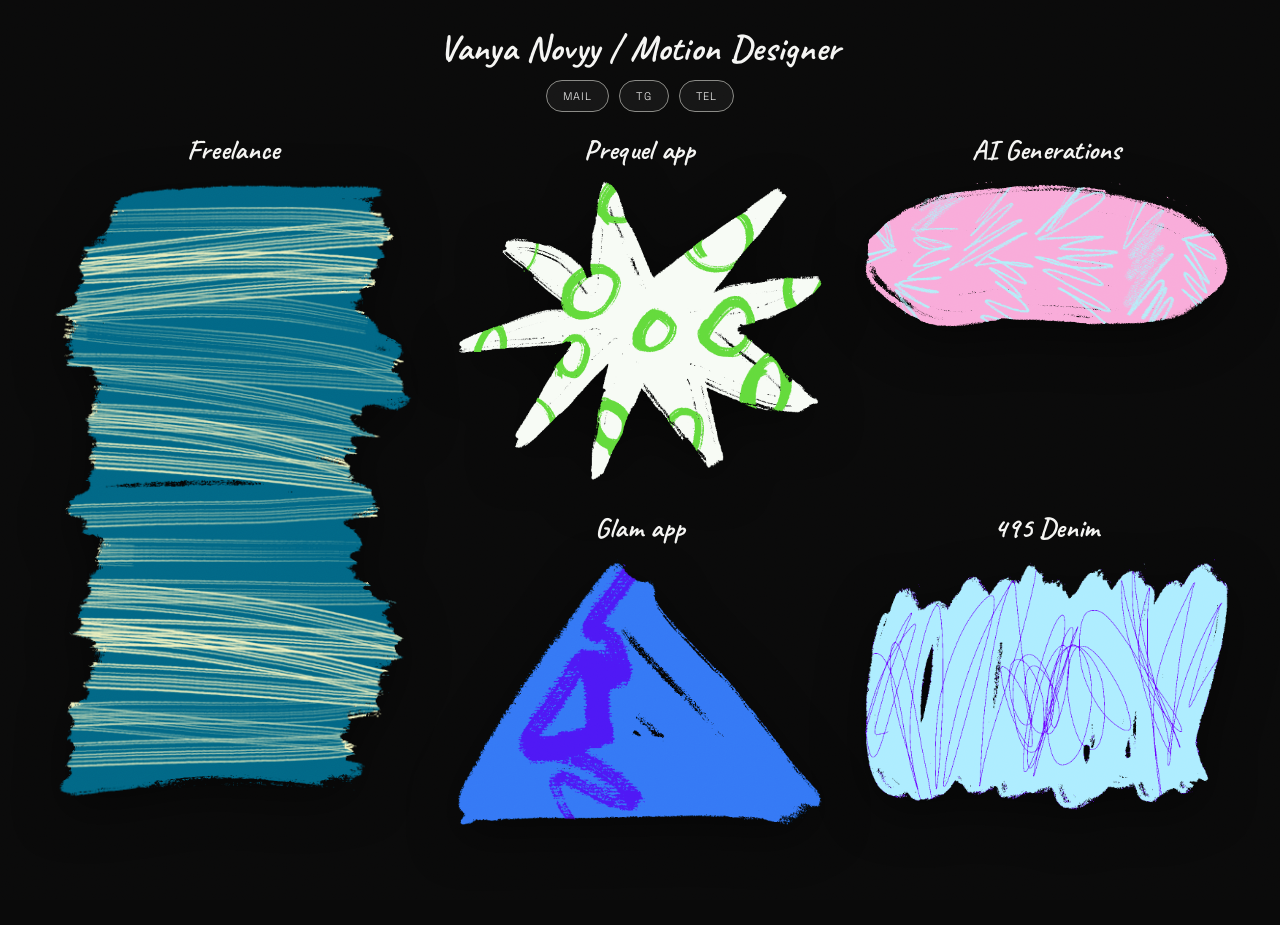
==== index.html @ afadd4da "Revert "Add handwritten + bold-sans font pairing to header and project cards" This reverts commit 87" ====
<!DOCTYPE html>
<html lang="en">
<head>
<meta charset="UTF-8">
<meta name="viewport" content="width=device-width, initial-scale=1.0, viewport-fit=cover">
<title>Novyy — Lead Motion Designer</title>
<meta name="description" content="Portfolio of Ivan Zosimov (Novyy) — Lead Motion Designer / AI Designer.">
<link rel="icon" href="data:image/svg+xml,<svg xmlns=%22http://www.w3.org/2000/svg%22 viewBox=%220 0 100 100%22><rect width=%22100%22 height=%22100%22 rx=%2220%22 fill=%22%23000%22/><text x=%2250%22 y=%2266%22 font-size=%2260%22 font-family=%22sans-serif%22 fill=%22%23fff%22 text-anchor=%22middle%22>N</text></svg>">
<link rel="preconnect" href="https://fonts.googleapis.com">
<link rel="preconnect" href="https://fonts.gstatic.com" crossorigin>
<link href="https://fonts.googleapis.com/css2?family=Space+Grotesk:wght@400;500;600;700&family=Inter:wght@300;400;500&family=Caveat:wght@500;600;700&display=swap" rel="stylesheet">
<link rel="stylesheet" href="css/style.css">
</head>
<body>

<div class="cursor-dot" id="cursorDot"></div>
<div class="grain"></div>

<div class="page">

  <header class="top-head fade-in">
    <h1 class="title-line">Vanya Novyy / Motion Designer</h1>
    <div class="contact-icons">
      <a href="mailto:yanovyy1@gmail.com" class="icon-btn" aria-label="Send an email">mail</a>
      <a href="https://t.me/yanovyy" target="_blank" rel="noopener" class="icon-btn" aria-label="Telegram">tg</a>
      <a href="tel:+79091635066" class="icon-btn" aria-label="Call">tel</a>
    </div>
  </header>

  <main class="stage">
    <button class="proj-item fade-in pi-freelance" data-project="freelance" style="--d1: 1;">
      <span class="proj-name">Freelance</span>
      <span class="shape-wrap">
        <img class="shape-img" src="assets/freelance.png" alt="" aria-hidden="true">
        <canvas class="shape-vid" width="700" height="928" aria-hidden="true"></canvas>
        <video class="shape-src" muted loop playsinline preload="metadata" hidden>
          <source src="assets/anim/freelance.mp4" type="video/mp4">
        </video>
      </span>
    </button>

    <button class="proj-item fade-in pi-prequel" data-project="prequel" style="--d1: 2;">
      <span class="proj-name">Prequel app</span>
      <span class="shape-wrap">
        <img class="shape-img" src="assets/prequel.png" alt="" aria-hidden="true">
        <canvas class="shape-vid" width="700" height="594" aria-hidden="true"></canvas>
        <video class="shape-src" muted loop playsinline preload="metadata" hidden>
          <source src="assets/anim/prequel.mp4" type="video/mp4">
        </video>
      </span>
    </button>

    <button class="proj-item fade-in pi-other" data-project="other" style="--d1: 3;">
      <span class="proj-name">AI Generations</span>
      <span class="shape-wrap">
        <img class="shape-img" src="assets/other.png" alt="" aria-hidden="true">
        <canvas class="shape-vid" width="700" height="276" aria-hidden="true"></canvas>
        <video class="shape-src" muted loop playsinline preload="metadata" hidden>
          <source src="assets/anim/other.mp4" type="video/mp4">
        </video>
      </span>
    </button>

    <button class="proj-item fade-in pi-glam" data-project="glam" style="--d1: 4;">
      <span class="proj-name">Glam app</span>
      <span class="shape-wrap">
        <img class="shape-img" src="assets/glam.png" alt="" aria-hidden="true">
        <canvas class="shape-vid" width="700" height="610" aria-hidden="true"></canvas>
        <video class="shape-src" muted loop playsinline preload="metadata" hidden>
          <source src="assets/anim/glam.mp4" type="video/mp4">
        </video>
      </span>
    </button>

    <button class="proj-item fade-in pi-denim" data-project="denim" style="--d1: 5;">
      <span class="proj-name">495 Denim</span>
      <span class="shape-wrap">
        <img class="shape-img" src="assets/495.png" alt="" aria-hidden="true">
        <canvas class="shape-vid" width="700" height="612" aria-hidden="true"></canvas>
        <video class="shape-src" muted loop playsinline preload="metadata" hidden>
          <source src="assets/anim/495.mp4" type="video/mp4">
        </video>
      </span>
    </button>
  </main>

</div>

<div class="modal-overlay" id="modalOverlay" aria-hidden="true">
  <div class="modal" role="dialog" aria-modal="true" aria-labelledby="modalTitle">
    <button class="modal-close" id="modalClose" aria-label="Close">✕</button>
    <div class="modal-scroll" id="modalScroll">
      <span class="modal-label" id="modalLabel"></span>
      <h2 class="modal-title" id="modalTitle"></h2>
      <div class="modal-meta">
        <span id="modalRole"></span>
        <span id="modalPeriod"></span>
      </div>
      <div class="modal-desc" id="modalDesc"></div>
      <div class="modal-media" id="modalMedia"></div>
    </div>
    <div class="modal-scroll-fade" aria-hidden="true"></div>
  </div>
</div>

<script src="js/main.js"></script>
</body>
</html>
---- css/style.css ----
/* ---------- Reset & tokens ---------- */
*, *::before, *::after { box-sizing: border-box; }

:root {
  --bg: #0a0a0a;
  --bg-soft: #131311;
  --fg: #f5f5f3;
  --fg-dim: #8a8a86;
  --line: #262624;
  --ease: cubic-bezier(0.16, 1, 0.3, 1);
}

html, body {
  margin: 0;
  padding: 0;
  min-height: 100%;
  overflow-x: hidden;
  overflow-y: auto;
  background: var(--bg);
  color: var(--fg);
  font-family: 'Inter', -apple-system, BlinkMacSystemFont, sans-serif;
  font-weight: 300;
  -webkit-font-smoothing: antialiased;
  overscroll-behavior-x: none;
}

h1, h2, h3 { font-family: 'Space Grotesk', 'Inter', sans-serif; }
a, button { color: inherit; text-decoration: none; font: inherit; }
button { background: none; border: 0; cursor: pointer; }
::selection { background: var(--fg); color: var(--bg); }

.has-custom-cursor,
.has-custom-cursor a,
.has-custom-cursor button {
  cursor: none;
}

/* ---------- Grain overlay ---------- */
.grain {
  position: fixed;
  inset: 0;
  z-index: 999;
  pointer-events: none;
  opacity: 0.045;
  mix-blend-mode: overlay;
  background-image: url("data:image/svg+xml,%3Csvg xmlns='http://www.w3.org/2000/svg' width='120' height='120'%3E%3Cfilter id='n'%3E%3CfeTurbulence type='fractalNoise' baseFrequency='0.9' numOctaves='2' stitchTiles='stitch'/%3E%3C/filter%3E%3Crect width='100%25' height='100%25' filter='url(%23n)'/%3E%3C/svg%3E");
}

/* ---------- Custom cursor ---------- */
.cursor-dot {
  position: fixed;
  top: 0; left: 0;
  width: 14px; height: 14px;
  margin: -7px 0 0 -7px;
  border-radius: 50%;
  background: var(--fg);
  mix-blend-mode: difference;
  pointer-events: none;
  z-index: 1000;
  transform: translate3d(-100px, -100px, 0) scale(1);
  transition: transform 0.18s var(--ease), opacity 0.2s ease;
  opacity: 0;
}
.cursor-dot.is-active { opacity: 1; }
.cursor-dot.is-hover { transform: scale(3.2); }

@media (hover: none), (pointer: coarse) {
  .cursor-dot { display: none; }
}

/* ---------- Fade-in on load ---------- */
.fade-in {
  opacity: 0;
  transform: translateY(14px);
  transition: opacity 0.7s var(--ease), transform 0.7s var(--ease);
  transition-delay: calc(var(--d1, 0) * 0.07s);
}
.fade-in.is-visible {
  opacity: 1;
  transform: translateY(0);
}

/* ---------- Page: desktop locks to the viewport so every shape is visible on load ---------- */
.page {
  height: 100dvh;
  display: flex;
  flex-direction: column;
  padding: clamp(14px, 2.8vh, 30px) clamp(16px, 3.6vw, 40px);
  gap: clamp(8px, 1.6vh, 16px);
  position: relative;
  z-index: 1;
}

/* ---------- Top head: title + contacts ---------- */
.top-head {
  display: flex;
  flex-direction: column;
  align-items: center;
  gap: clamp(6px, 1vh, 10px);
  flex-shrink: 0;
  text-align: center;
}

.title-line {
  font-family: 'Caveat', cursive;
  font-weight: 700;
  font-size: clamp(24px, 4vh, 38px);
  letter-spacing: 0.01em;
  color: var(--fg);
  margin: 0;
}

.contact-icons { display: flex; gap: 10px; flex-wrap: wrap; justify-content: center; }
.icon-btn {
  display: inline-flex;
  align-items: center;
  justify-content: center;
  height: clamp(24px, 3.6vh, 32px);
  padding: 0 16px;
  border: 1px solid var(--fg-dim);
  border-radius: 100px;
  background: rgba(245, 245, 243, 0.05);
  font-family: 'Space Grotesk', sans-serif;
  font-size: 11px;
  letter-spacing: 0.1em;
  text-transform: uppercase;
  color: var(--fg);
  transition: background 0.3s var(--ease), color 0.3s var(--ease), border-color 0.3s var(--ease);
}
.icon-btn:hover {
  background: var(--fg);
  color: var(--bg);
  border-color: var(--fg);
}

/* ---------- Stage: asymmetric project collage ---------- */
.stage {
  flex: 1;
  min-height: 0;
  min-width: 0;
  display: grid;
  grid-template-columns: repeat(3, 1fr);
  grid-template-rows: 1fr 1fr;
  column-gap: clamp(6px, 1.6vw, 22px);
  row-gap: clamp(2px, 0.8vh, 8px);
}

.pi-freelance { grid-column: 1; grid-row: 1 / 3; }
.pi-prequel { grid-column: 2; grid-row: 1; }
.pi-other { grid-column: 3; grid-row: 1; }
.pi-glam { grid-column: 2; grid-row: 2; }
.pi-denim { grid-column: 3; grid-row: 2; }

.proj-item {
  display: flex;
  flex-direction: column;
  align-items: center;
  justify-content: flex-start;
  gap: clamp(6px, 1vh, 10px);
  height: 100%;
  width: 100%;
  min-height: 0;
  min-width: 0;
  padding-top: clamp(2px, 0.6vh, 6px);
}
.proj-item:focus-visible {
  outline: 2px solid var(--fg);
  outline-offset: 8px;
  border-radius: 12px;
}

.proj-name {
  font-family: 'Caveat', cursive;
  font-weight: 700;
  font-size: clamp(19px, 3.1vh, 29px);
  letter-spacing: 0.01em;
  color: var(--fg);
}

.shape-wrap {
  flex: 1;
  min-height: 0;
  width: 100%;
  position: relative;
}

.shape-img,
.shape-vid {
  position: absolute;
  inset: 0;
  width: 100%;
  height: 100%;
  object-fit: contain;
  object-position: 50% 0%;
}

.shape-img {
  filter: drop-shadow(0 14px 24px rgba(0, 0, 0, 0.5));
  transition: transform 0.5s var(--ease), filter 0.5s var(--ease), opacity 0.4s var(--ease);
}
/* Each shape's hover video is packed with margin around the actual
   silhouette (so the loop's widest phase never clips) - the static PNG has
   no such margin, so at equal box size the video content reads visibly
   smaller. --vid-scale (measured per shape from the packed video's alpha
   bbox at its loop start frame vs the static PNG's full-bleed crop)
   compensates so switching PNG->video doesn't shrink the shape. It's a
   constant, not part of the hover transition, so nothing resizes on hover -
   only opacity crossfades. */
.shape-vid {
  opacity: 0;
  pointer-events: none;
  transform: scale(var(--vid-scale, 1)) rotate(-1.5deg);
  transition: opacity 0.4s var(--ease);
}
.pi-freelance .shape-vid { --vid-scale: 1.13; }
.pi-prequel .shape-vid { --vid-scale: 1.18; }
.pi-other .shape-vid { --vid-scale: 1.18; }
.pi-glam .shape-vid { --vid-scale: 1.23; }
.pi-denim .shape-vid { --vid-scale: 1.12; }

/* Playback state is driven by JS (.is-playing), not CSS :hover - on touch
   devices tapping a button can leave a "sticky" :hover applied until the
   next tap elsewhere, which desynced from the JS video (paused, blank
   canvas) and looked like a frozen black shape while scrolling away. */
.proj-item.is-playing .shape-img,
.proj-item:focus-visible .shape-img {
  opacity: 0;
}
.proj-item.is-playing .shape-vid,
.proj-item:focus-visible .shape-vid {
  opacity: 1;
}

/* ---------- Modal ---------- */
.modal-overlay {
  position: fixed;
  inset: 0;
  z-index: 300;
  display: flex;
  align-items: center;
  justify-content: center;
  padding: 20px;
  background: rgba(5, 5, 5, 0.88);
  opacity: 0;
  pointer-events: none;
  transition: opacity 0.35s var(--ease);
}
.modal-overlay.is-open { opacity: 1; pointer-events: auto; }

.modal {
  position: relative;
  width: 100%;
  max-width: 760px;
  max-height: 88dvh;
  display: flex;
  flex-direction: column;
  overflow: hidden;
  background: var(--bg-soft);
  border: 1px solid var(--line);
  border-radius: 22px;
  transform: scale(0.96) translateY(10px);
  transition: transform 0.35s var(--ease);
}
.modal-overlay.is-open .modal { transform: scale(1) translateY(0); }

.modal-scroll {
  flex: 1;
  min-height: 0;
  overflow-y: auto;
  padding: clamp(28px, 5vw, 48px);
}

.modal-scroll-fade {
  position: absolute;
  left: 0;
  right: 0;
  bottom: 0;
  height: 56px;
  border-radius: 0 0 22px 22px;
  background: linear-gradient(to bottom, rgba(19, 19, 17, 0), var(--bg-soft) 75%);
  pointer-events: none;
  opacity: 0;
  transition: opacity 0.25s ease;
}
.modal.modal--scrollable .modal-scroll-fade { opacity: 1; }

.modal-close {
  position: absolute;
  top: 18px;
  right: 18px;
  width: 36px;
  height: 36px;
  border-radius: 50%;
  border: 1px solid var(--line);
  color: var(--fg-dim);
  font-size: 14px;
  transition: color 0.3s ease, border-color 0.3s ease;
}
.modal-close:hover { color: var(--fg); border-color: var(--fg); }

.modal-label {
  display: block;
  font-family: 'Caveat', cursive;
  font-weight: 700;
  font-size: 26px;
  color: var(--fg-dim);
  margin: 0 0 6px;
}
.modal-title {
  font-size: clamp(26px, 5vw, 40px);
  font-weight: 700;
  letter-spacing: -0.01em;
  margin: 0 0 14px;
}
.modal-meta {
  display: flex;
  gap: 18px;
  flex-wrap: wrap;
  font-size: 12px;
  letter-spacing: 0.08em;
  text-transform: uppercase;
  color: var(--fg-dim);
  padding-bottom: 20px;
  margin-bottom: 24px;
  border-bottom: 1px dashed var(--line);
}
.modal-desc {
  margin: 0 0 28px;
}
.modal-desc-list {
  list-style: none;
  margin: 0;
  padding: 0;
  display: flex;
  flex-direction: column;
  gap: 11px;
}
.modal-desc-list li {
  position: relative;
  padding-left: 18px;
  font-size: 15px;
  line-height: 1.5;
  color: var(--fg-dim);
}
.modal-desc-list li::before {
  content: '—';
  position: absolute;
  left: 0;
  opacity: 0.55;
}
.modal-media {
  display: grid;
  grid-template-columns: repeat(auto-fill, minmax(150px, 1fr));
  gap: 14px;
}
/* Prequel's media slots are all NDA placeholders (no real clips to show) -
   force an even 3x3 rather than letting auto-fill pick a column count based
   on modal width. */
.modal-media--fixed3 {
  grid-template-columns: repeat(3, 1fr);
}
.media-slot {
  aspect-ratio: 9 / 16;
  border: 1px dashed var(--line);
  border-radius: 14px;
  display: flex;
  flex-direction: column;
  align-items: center;
  justify-content: center;
  gap: 8px;
  text-align: center;
  padding: 10px;
  color: var(--fg-dim);
  transition: border-color 0.3s ease, color 0.3s ease;
}
.media-slot:hover {
  border-color: var(--fg-dim);
  color: var(--fg);
}
.media-slot::before {
  content: '▶';
  font-size: 15px;
  opacity: 0.5;
}
.media-slot span {
  font-size: 12px;
  letter-spacing: 0.04em;
}

.media-slot--video {
  padding: 0;
  overflow: hidden;
  border-style: solid;
  border-color: var(--fg-dim);
}
.media-slot--video:hover {
  border-color: var(--fg);
}
.media-slot--video::before { content: none; }
.media-slot--video video {
  width: 100%;
  height: 100%;
  object-fit: cover;
  border-radius: inherit;
  display: block;
  background: #000;
}

/* ---------- Mobile: single scrolling column, one shape at a time ---------- */
@media (max-width: 720px) {
  .page { height: auto; min-height: 100dvh; padding: 16px 16px; gap: 14px; }

  .title-line { font-size: clamp(22px, 3.6vh, 30px); }

  .stage {
    display: flex;
    flex-direction: column;
    gap: 36px;
    min-height: 0;
  }

  .proj-item {
    height: auto;
  }

  .shape-wrap {
    flex: none;
  }
  /* shape-img/shape-vid are absolutely positioned (no intrinsic height of
     their own), so on mobile (where .proj-item height is content-driven,
     not a fixed grid row) .shape-wrap needs an explicit aspect-ratio per
     shape or it collapses to 0 height. */
  .pi-freelance .shape-wrap { aspect-ratio: 776 / 1306; }
  .pi-glam .shape-wrap { aspect-ratio: 1038 / 765; }
  .pi-prequel .shape-wrap { aspect-ratio: 1154 / 952; }
  .pi-other .shape-wrap { aspect-ratio: 1378 / 573; }
  .pi-denim .shape-wrap { aspect-ratio: 1024 / 716; }

  /* Desktop hover-size compensation assumes the desktop grid's box
     proportions; mobile's per-shape aspect-ratio boxes above are different,
     so reset to unscaled here rather than carry over an unverified value. */
  .pi-freelance .shape-vid,
  .pi-prequel .shape-vid,
  .pi-other .shape-vid,
  .pi-glam .shape-vid,
  .pi-denim .shape-vid {
    --vid-scale: 1;
  }

  .pi-denim { order: 1; }
  .pi-glam { order: 2; }
  .pi-prequel { order: 3; }
  .pi-freelance { order: 4; }
  .pi-other { order: 5; }

  .proj-name { font-size: clamp(17px, 2.8vh, 22px); }

  .modal-media { grid-template-columns: repeat(2, 1fr); }
}

@media (max-width: 720px) and (orientation: landscape) {
  .stage {
    display: grid;
    grid-template-columns: repeat(3, 1fr);
    grid-template-rows: 1fr 1fr;
  }
  .proj-item { min-height: 0; }
  .pi-freelance { grid-column: 1; grid-row: 1 / 3; }
  .pi-prequel { grid-column: 2; grid-row: 1; }
  .pi-other { grid-column: 3; grid-row: 1; }
  .pi-glam { grid-column: 2; grid-row: 2; }
  .pi-denim { grid-column: 3; grid-row: 2; }
}
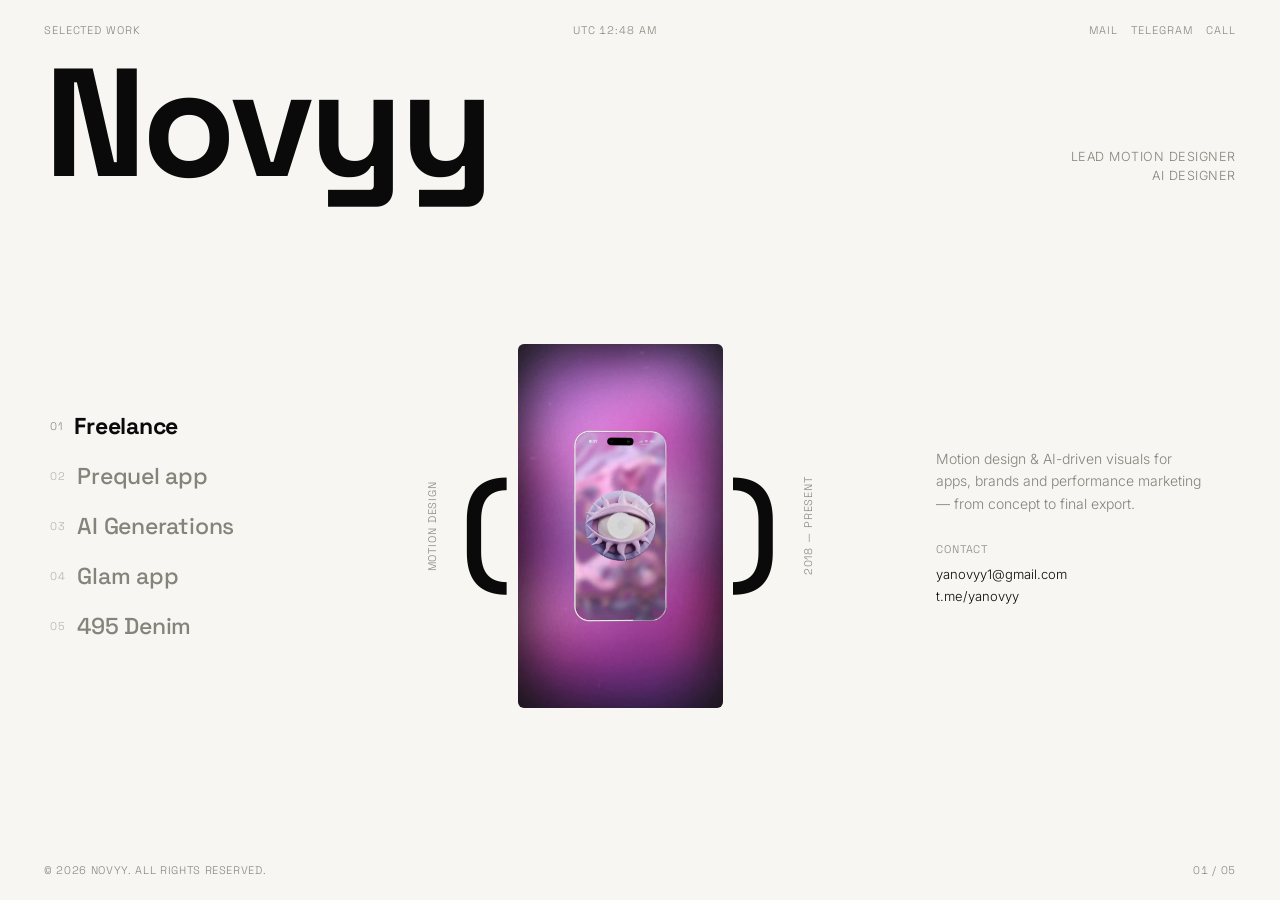
==== commit 524d2255: "Redesign homepage in an Obys-inspired light editorial layout Replace the dark hand-drawn-shape grid " ====
--- a/index.html
+++ b/index.html
@@ -8,81 +8,96 @@
 <link rel="icon" href="data:image/svg+xml,<svg xmlns=%22http://www.w3.org/2000/svg%22 viewBox=%220 0 100 100%22><rect width=%22100%22 height=%22100%22 rx=%2220%22 fill=%22%23000%22/><text x=%2250%22 y=%2266%22 font-size=%2260%22 font-family=%22sans-serif%22 fill=%22%23fff%22 text-anchor=%22middle%22>N</text></svg>">
 <link rel="preconnect" href="https://fonts.googleapis.com">
 <link rel="preconnect" href="https://fonts.gstatic.com" crossorigin>
-<link href="https://fonts.googleapis.com/css2?family=Space+Grotesk:wght@400;500;600;700&family=Inter:wght@300;400;500&family=Caveat:wght@500;600;700&display=swap" rel="stylesheet">
+<link href="https://fonts.googleapis.com/css2?family=Space+Grotesk:wght@400;500;600;700&family=Inter:wght@300;400;500&display=swap" rel="stylesheet">
 <link rel="stylesheet" href="css/style.css">
 </head>
 <body>
 
 <div class="cursor-dot" id="cursorDot"></div>
-<div class="grain"></div>
 
 <div class="page">
 
-  <header class="top-head fade-in">
-    <h1 class="title-line">Vanya Novyy / Motion Designer</h1>
-    <div class="contact-icons">
-      <a href="mailto:yanovyy1@gmail.com" class="icon-btn" aria-label="Send an email">mail</a>
-      <a href="https://t.me/yanovyy" target="_blank" rel="noopener" class="icon-btn" aria-label="Telegram">tg</a>
-      <a href="tel:+79091635066" class="icon-btn" aria-label="Call">tel</a>
-    </div>
+  <header class="top-nav fade-in">
+    <span class="top-nav-item top-nav-label">Selected Work</span>
+    <span class="top-nav-item top-nav-clock" id="clock" aria-hidden="true"></span>
+    <nav class="top-nav-item top-nav-contact" aria-label="Contact">
+      <a href="mailto:yanovyy1@gmail.com">Mail</a>
+      <a href="https://t.me/yanovyy" target="_blank" rel="noopener">Telegram</a>
+      <a href="tel:+79091635066">Call</a>
+    </nav>
   </header>
 
-  <main class="stage">
-    <button class="proj-item fade-in pi-freelance" data-project="freelance" style="--d1: 1;">
-      <span class="proj-name">Freelance</span>
-      <span class="shape-wrap">
-        <img class="shape-img" src="assets/freelance.png" alt="" aria-hidden="true">
-        <canvas class="shape-vid" width="700" height="928" aria-hidden="true"></canvas>
-        <video class="shape-src" muted loop playsinline preload="metadata" hidden>
-          <source src="assets/anim/freelance.mp4" type="video/mp4">
-        </video>
+  <div class="brand-row fade-in">
+    <h1 class="wordmark">Novyy</h1>
+    <p class="tagline">Lead Motion Designer<br>AI Designer</p>
+  </div>
+
+  <main class="work-stage">
+    <nav class="proj-list fade-in" aria-label="Projects" id="projList">
+      <button class="proj-row is-active" data-project="freelance" style="--d1: 1;">
+        <span class="proj-row-thumb"><img src="assets/vids/posters/freelance_1.jpg" alt="" loading="lazy"></span>
+        <span class="proj-row-text">
+          <span class="proj-row-name">Freelance</span>
+          <span class="proj-row-meta">Motion Design</span>
+        </span>
+      </button>
+      <button class="proj-row" data-project="prequel" style="--d1: 2;">
+        <span class="proj-row-thumb"><img src="assets/vids/posters/prequel_01.jpg" alt="" loading="lazy"></span>
+        <span class="proj-row-text">
+          <span class="proj-row-name">Prequel app</span>
+          <span class="proj-row-meta">Marketing Motion Designer</span>
+        </span>
+      </button>
+      <button class="proj-row" data-project="other" style="--d1: 3;">
+        <span class="proj-row-thumb"><img src="assets/vids/posters/Other_1.jpg" alt="" loading="lazy"></span>
+        <span class="proj-row-text">
+          <span class="proj-row-name">AI Generations</span>
+          <span class="proj-row-meta">Generative AI</span>
+        </span>
+      </button>
+      <button class="proj-row" data-project="glam" style="--d1: 4;">
+        <span class="proj-row-thumb"><img src="assets/vids/posters/glam_1.jpg" alt="" loading="lazy"></span>
+        <span class="proj-row-text">
+          <span class="proj-row-name">Glam app</span>
+          <span class="proj-row-meta">Lead Motion Designer / AI Artist</span>
+        </span>
+      </button>
+      <button class="proj-row" data-project="denim" style="--d1: 5;">
+        <span class="proj-row-thumb"><img src="assets/vids/posters/495_01.jpg" alt="" loading="lazy"></span>
+        <span class="proj-row-text">
+          <span class="proj-row-name">495 Denim</span>
+          <span class="proj-row-meta">Content Creator</span>
+        </span>
+      </button>
+    </nav>
+
+    <div class="preview-stage fade-in" aria-hidden="true">
+      <span class="preview-role" id="previewRole">Motion Design</span>
+      <span class="preview-frame-group">
+        <span class="preview-bracket">(</span>
+        <span class="preview-frame" id="previewFrame">
+          <img class="preview-poster" id="previewPoster" src="assets/vids/posters/freelance_1.jpg" alt="">
+          <video class="preview-video" id="previewVideo" muted loop playsinline preload="none"></video>
+        </span>
+        <span class="preview-bracket">)</span>
       </span>
-    </button>
+      <span class="preview-meta" id="previewMeta">2018 — Present</span>
+    </div>
 
-    <button class="proj-item fade-in pi-prequel" data-project="prequel" style="--d1: 2;">
-      <span class="proj-name">Prequel app</span>
-      <span class="shape-wrap">
-        <img class="shape-img" src="assets/prequel.png" alt="" aria-hidden="true">
-        <canvas class="shape-vid" width="700" height="594" aria-hidden="true"></canvas>
-        <video class="shape-src" muted loop playsinline preload="metadata" hidden>
-          <source src="assets/anim/prequel.mp4" type="video/mp4">
-        </video>
-      </span>
-    </button>
+    <div class="work-info fade-in">
+      <p class="work-blurb">Motion design &amp; AI-driven visuals for apps, brands and performance marketing — from concept to final export.</p>
+      <div class="work-contact">
+        <span class="work-contact-label">Contact</span>
+        <a href="mailto:yanovyy1@gmail.com">yanovyy1@gmail.com</a>
+        <a href="https://t.me/yanovyy" target="_blank" rel="noopener">t.me/yanovyy</a>
+      </div>
+    </div>
+  </main>
 
-    <button class="proj-item fade-in pi-other" data-project="other" style="--d1: 3;">
-      <span class="proj-name">AI Generations</span>
-      <span class="shape-wrap">
-        <img class="shape-img" src="assets/other.png" alt="" aria-hidden="true">
-        <canvas class="shape-vid" width="700" height="276" aria-hidden="true"></canvas>
-        <video class="shape-src" muted loop playsinline preload="metadata" hidden>
-          <source src="assets/anim/other.mp4" type="video/mp4">
-        </video>
-      </span>
-    </button>
-
-    <button class="proj-item fade-in pi-glam" data-project="glam" style="--d1: 4;">
-      <span class="proj-name">Glam app</span>
-      <span class="shape-wrap">
-        <img class="shape-img" src="assets/glam.png" alt="" aria-hidden="true">
-        <canvas class="shape-vid" width="700" height="610" aria-hidden="true"></canvas>
-        <video class="shape-src" muted loop playsinline preload="metadata" hidden>
-          <source src="assets/anim/glam.mp4" type="video/mp4">
-        </video>
-      </span>
-    </button>
-
-    <button class="proj-item fade-in pi-denim" data-project="denim" style="--d1: 5;">
-      <span class="proj-name">495 Denim</span>
-      <span class="shape-wrap">
-        <img class="shape-img" src="assets/495.png" alt="" aria-hidden="true">
-        <canvas class="shape-vid" width="700" height="612" aria-hidden="true"></canvas>
-        <video class="shape-src" muted loop playsinline preload="metadata" hidden>
-          <source src="assets/anim/495.mp4" type="video/mp4">
-        </video>
-      </span>
-    </button>
-  </main>
+  <footer class="bottom-bar fade-in">
+    <span>© 2026 Novyy. All rights reserved.</span>
+    <span id="footerCount">01 / 05</span>
+  </footer>
 
 </div>
 
--- a/css/style.css
+++ b/css/style.css
@@ -2,11 +2,11 @@
 *, *::before, *::after { box-sizing: border-box; }
 
 :root {
-  --bg: #0a0a0a;
-  --bg-soft: #131311;
-  --fg: #f5f5f3;
-  --fg-dim: #8a8a86;
-  --line: #262624;
+  --bg: #f7f6f2;
+  --bg-soft: #eeece4;
+  --fg: #0a0a0a;
+  --fg-dim: #85837a;
+  --line: #dedbd1;
   --ease: cubic-bezier(0.16, 1, 0.3, 1);
 }
 
@@ -33,17 +33,6 @@
 .has-custom-cursor a,
 .has-custom-cursor button {
   cursor: none;
-}
-
-/* ---------- Grain overlay ---------- */
-.grain {
-  position: fixed;
-  inset: 0;
-  z-index: 999;
-  pointer-events: none;
-  opacity: 0.045;
-  mix-blend-mode: overlay;
-  background-image: url("data:image/svg+xml,%3Csvg xmlns='http://www.w3.org/2000/svg' width='120' height='120'%3E%3Cfilter id='n'%3E%3CfeTurbulence type='fractalNoise' baseFrequency='0.9' numOctaves='2' stitchTiles='stitch'/%3E%3C/filter%3E%3Crect width='100%25' height='100%25' filter='url(%23n)'/%3E%3C/svg%3E");
 }
 
 /* ---------- Custom cursor ---------- */
@@ -80,155 +69,235 @@
   transform: translateY(0);
 }
 
-/* ---------- Page: desktop locks to the viewport so every shape is visible on load ---------- */
+/* ---------- Page: desktop locks to the viewport, no scroll ---------- */
 .page {
   height: 100dvh;
   display: flex;
   flex-direction: column;
-  padding: clamp(14px, 2.8vh, 30px) clamp(16px, 3.6vw, 40px);
-  gap: clamp(8px, 1.6vh, 16px);
+  padding: clamp(14px, 2.6vh, 26px) clamp(18px, 3.6vw, 44px);
+  gap: clamp(10px, 2.2vh, 20px);
   position: relative;
   z-index: 1;
 }
 
-/* ---------- Top head: title + contacts ---------- */
-.top-head {
-  display: flex;
-  flex-direction: column;
-  align-items: center;
-  gap: clamp(6px, 1vh, 10px);
+/* ---------- Top nav: thin utility row ---------- */
+.top-nav {
+  display: flex;
+  align-items: center;
+  justify-content: space-between;
   flex-shrink: 0;
-  text-align: center;
-}
-
-.title-line {
-  font-family: 'Caveat', cursive;
+  font-family: 'Space Grotesk', sans-serif;
+  font-size: 11px;
+  letter-spacing: 0.08em;
+  text-transform: uppercase;
+  color: var(--fg-dim);
+}
+.top-nav-item { display: flex; align-items: center; gap: 14px; }
+.top-nav-contact a { color: var(--fg-dim); transition: color 0.3s var(--ease); }
+.top-nav-contact a:hover { color: var(--fg); }
+.top-nav-clock { font-variant-numeric: tabular-nums; }
+
+/* ---------- Brand row: huge wordmark + tagline ---------- */
+.brand-row {
+  display: flex;
+  align-items: flex-end;
+  justify-content: space-between;
+  flex-shrink: 0;
+  gap: 20px;
+}
+.wordmark {
+  font-family: 'Space Grotesk', sans-serif;
   font-weight: 700;
-  font-size: clamp(24px, 4vh, 38px);
-  letter-spacing: 0.01em;
+  font-size: clamp(56px, 12vw, 168px);
+  line-height: 0.86;
+  letter-spacing: -0.03em;
+  margin: 0;
   color: var(--fg);
-  margin: 0;
-}
-
-.contact-icons { display: flex; gap: 10px; flex-wrap: wrap; justify-content: center; }
-.icon-btn {
-  display: inline-flex;
-  align-items: center;
-  justify-content: center;
-  height: clamp(24px, 3.6vh, 32px);
-  padding: 0 16px;
-  border: 1px solid var(--fg-dim);
-  border-radius: 100px;
-  background: rgba(245, 245, 243, 0.05);
-  font-family: 'Space Grotesk', sans-serif;
-  font-size: 11px;
-  letter-spacing: 0.1em;
-  text-transform: uppercase;
-  color: var(--fg);
-  transition: background 0.3s var(--ease), color 0.3s var(--ease), border-color 0.3s var(--ease);
-}
-.icon-btn:hover {
-  background: var(--fg);
-  color: var(--bg);
-  border-color: var(--fg);
-}
-
-/* ---------- Stage: asymmetric project collage ---------- */
-.stage {
+}
+.tagline {
+  font-size: clamp(11px, 1.4vh, 14px);
+  line-height: 1.5;
+  letter-spacing: 0.04em;
+  text-transform: uppercase;
+  color: var(--fg-dim);
+  text-align: right;
+  margin: 0 0 0.3em;
+}
+
+/* ---------- Work stage: list / preview / info ---------- */
+.work-stage {
   flex: 1;
   min-height: 0;
   min-width: 0;
   display: grid;
-  grid-template-columns: repeat(3, 1fr);
-  grid-template-rows: 1fr 1fr;
-  column-gap: clamp(6px, 1.6vw, 22px);
-  row-gap: clamp(2px, 0.8vh, 8px);
-}
-
-.pi-freelance { grid-column: 1; grid-row: 1 / 3; }
-.pi-prequel { grid-column: 2; grid-row: 1; }
-.pi-other { grid-column: 3; grid-row: 1; }
-.pi-glam { grid-column: 2; grid-row: 2; }
-.pi-denim { grid-column: 3; grid-row: 2; }
-
-.proj-item {
-  display: flex;
-  flex-direction: column;
-  align-items: center;
-  justify-content: flex-start;
-  gap: clamp(6px, 1vh, 10px);
+  grid-template-columns: minmax(180px, 260px) 1fr minmax(200px, 300px);
+  align-items: center;
+  column-gap: clamp(20px, 4vw, 56px);
+}
+
+/* ---- Project list (left) ---- */
+.proj-list {
+  display: flex;
+  flex-direction: column;
+  gap: clamp(10px, 2vh, 20px);
+  counter-reset: proj;
+}
+.proj-row {
+  display: flex;
+  align-items: center;
+  gap: 12px;
+  text-align: left;
+  counter-increment: proj;
+  color: var(--fg-dim);
+  transition: color 0.3s var(--ease);
+}
+.proj-row::before {
+  content: counter(proj, decimal-leading-zero);
+  font-family: 'Space Grotesk', sans-serif;
+  font-size: 11px;
+  letter-spacing: 0.06em;
+  color: var(--fg-dim);
+  opacity: 0.6;
+  flex-shrink: 0;
+}
+.proj-row-thumb {
+  display: none;
+}
+.proj-row-text {
+  display: flex;
+  flex-direction: column;
+  gap: 2px;
+  min-width: 0;
+}
+.proj-row-name {
+  font-family: 'Space Grotesk', sans-serif;
+  font-weight: 500;
+  font-size: clamp(17px, 2.3vw, 23px);
+  letter-spacing: -0.01em;
+}
+.proj-row-meta {
+  display: none;
+}
+.proj-row:hover,
+.proj-row:focus-visible,
+.proj-row.is-active {
+  color: var(--fg);
+}
+.proj-row:hover::before,
+.proj-row:focus-visible::before,
+.proj-row.is-active::before {
+  opacity: 1;
+}
+.proj-row.is-active .proj-row-name { font-weight: 700; }
+.proj-row:focus-visible {
+  outline: 2px solid var(--fg);
+  outline-offset: 6px;
+  border-radius: 4px;
+}
+
+/* ---- Preview stage (center) ---- */
+.preview-stage {
+  display: flex;
+  align-items: center;
+  justify-content: center;
+  gap: clamp(10px, 2vw, 22px);
   height: 100%;
-  width: 100%;
-  min-height: 0;
+}
+.preview-role,
+.preview-meta {
+  font-family: 'Space Grotesk', sans-serif;
+  font-size: 11px;
+  letter-spacing: 0.08em;
+  text-transform: uppercase;
+  color: var(--fg-dim);
+  white-space: nowrap;
+  writing-mode: vertical-rl;
+  transform: rotate(180deg);
+}
+.preview-frame-group {
+  display: flex;
+  align-items: center;
+  gap: clamp(4px, 1vw, 10px);
   min-width: 0;
-  padding-top: clamp(2px, 0.6vh, 6px);
-}
-.proj-item:focus-visible {
-  outline: 2px solid var(--fg);
-  outline-offset: 8px;
-  border-radius: 12px;
-}
-
-.proj-name {
-  font-family: 'Caveat', cursive;
+}
+.preview-bracket {
+  font-family: 'Space Grotesk', sans-serif;
   font-weight: 700;
-  font-size: clamp(19px, 3.1vh, 29px);
-  letter-spacing: 0.01em;
+  font-size: clamp(64px, 13vh, 140px);
+  line-height: 1;
   color: var(--fg);
-}
-
-.shape-wrap {
-  flex: 1;
-  min-height: 0;
-  width: 100%;
+  user-select: none;
+}
+.preview-frame {
   position: relative;
-}
-
-.shape-img,
-.shape-vid {
+  width: clamp(150px, 16vw, 240px);
+  aspect-ratio: 9 / 16;
+  border-radius: 6px;
+  overflow: hidden;
+  background: var(--bg-soft);
+  flex-shrink: 0;
+}
+.preview-poster,
+.preview-video {
   position: absolute;
   inset: 0;
   width: 100%;
   height: 100%;
-  object-fit: contain;
-  object-position: 50% 0%;
-}
-
-.shape-img {
-  filter: drop-shadow(0 14px 24px rgba(0, 0, 0, 0.5));
-  transition: transform 0.5s var(--ease), filter 0.5s var(--ease), opacity 0.4s var(--ease);
-}
-/* Each shape's hover video is packed with margin around the actual
-   silhouette (so the loop's widest phase never clips) - the static PNG has
-   no such margin, so at equal box size the video content reads visibly
-   smaller. --vid-scale (measured per shape from the packed video's alpha
-   bbox at its loop start frame vs the static PNG's full-bleed crop)
-   compensates so switching PNG->video doesn't shrink the shape. It's a
-   constant, not part of the hover transition, so nothing resizes on hover -
-   only opacity crossfades. */
-.shape-vid {
+  object-fit: cover;
+}
+.preview-video {
   opacity: 0;
-  pointer-events: none;
-  transform: scale(var(--vid-scale, 1)) rotate(-1.5deg);
   transition: opacity 0.4s var(--ease);
 }
-.pi-freelance .shape-vid { --vid-scale: 1.13; }
-.pi-prequel .shape-vid { --vid-scale: 1.18; }
-.pi-other .shape-vid { --vid-scale: 1.18; }
-.pi-glam .shape-vid { --vid-scale: 1.23; }
-.pi-denim .shape-vid { --vid-scale: 1.12; }
-
-/* Playback state is driven by JS (.is-playing), not CSS :hover - on touch
-   devices tapping a button can leave a "sticky" :hover applied until the
-   next tap elsewhere, which desynced from the JS video (paused, blank
-   canvas) and looked like a frozen black shape while scrolling away. */
-.proj-item.is-playing .shape-img,
-.proj-item:focus-visible .shape-img {
-  opacity: 0;
-}
-.proj-item.is-playing .shape-vid,
-.proj-item:focus-visible .shape-vid {
-  opacity: 1;
+.preview-frame.is-playing .preview-video { opacity: 1; }
+.preview-frame.is-playing .preview-poster { opacity: 0; }
+
+/* ---- Work info (right) ---- */
+.work-info {
+  display: flex;
+  flex-direction: column;
+  justify-content: center;
+  gap: clamp(16px, 3vh, 28px);
+}
+.work-blurb {
+  font-size: 14px;
+  line-height: 1.6;
+  color: var(--fg-dim);
+  max-width: 30ch;
+  margin: 0;
+}
+.work-contact {
+  display: flex;
+  flex-direction: column;
+  gap: 6px;
+  font-size: 13px;
+}
+.work-contact-label {
+  font-family: 'Space Grotesk', sans-serif;
+  font-size: 11px;
+  letter-spacing: 0.08em;
+  text-transform: uppercase;
+  color: var(--fg-dim);
+  margin-bottom: 4px;
+}
+.work-contact a {
+  color: var(--fg);
+  transition: opacity 0.3s var(--ease);
+}
+.work-contact a:hover { opacity: 0.6; }
+
+/* ---------- Bottom bar ---------- */
+.bottom-bar {
+  display: flex;
+  align-items: center;
+  justify-content: space-between;
+  flex-shrink: 0;
+  font-family: 'Space Grotesk', sans-serif;
+  font-size: 11px;
+  letter-spacing: 0.06em;
+  text-transform: uppercase;
+  color: var(--fg-dim);
+  font-variant-numeric: tabular-nums;
 }
 
 /* ---------- Modal ---------- */
@@ -240,7 +309,7 @@
   align-items: center;
   justify-content: center;
   padding: 20px;
-  background: rgba(5, 5, 5, 0.88);
+  background: rgba(10, 10, 8, 0.5);
   opacity: 0;
   pointer-events: none;
   transition: opacity 0.35s var(--ease);
@@ -255,7 +324,7 @@
   display: flex;
   flex-direction: column;
   overflow: hidden;
-  background: var(--bg-soft);
+  background: var(--bg);
   border: 1px solid var(--line);
   border-radius: 22px;
   transform: scale(0.96) translateY(10px);
@@ -277,7 +346,7 @@
   bottom: 0;
   height: 56px;
   border-radius: 0 0 22px 22px;
-  background: linear-gradient(to bottom, rgba(19, 19, 17, 0), var(--bg-soft) 75%);
+  background: linear-gradient(to bottom, rgba(247, 246, 242, 0), var(--bg) 75%);
   pointer-events: none;
   opacity: 0;
   transition: opacity 0.25s ease;
@@ -300,16 +369,18 @@
 
 .modal-label {
   display: block;
-  font-family: 'Caveat', cursive;
-  font-weight: 700;
-  font-size: 26px;
-  color: var(--fg-dim);
-  margin: 0 0 6px;
+  font-family: 'Space Grotesk', sans-serif;
+  font-weight: 500;
+  font-size: 11px;
+  letter-spacing: 0.1em;
+  text-transform: uppercase;
+  color: var(--fg-dim);
+  margin: 0 0 10px;
 }
 .modal-title {
   font-size: clamp(26px, 5vw, 40px);
   font-weight: 700;
-  letter-spacing: -0.01em;
+  letter-spacing: -0.02em;
   margin: 0 0 14px;
 }
 .modal-meta {
@@ -391,7 +462,7 @@
   padding: 0;
   overflow: hidden;
   border-style: solid;
-  border-color: var(--fg-dim);
+  border-color: var(--line);
 }
 .media-slot--video:hover {
   border-color: var(--fg);
@@ -405,69 +476,70 @@
   display: block;
   background: #000;
 }
-
-/* ---------- Mobile: single scrolling column, one shape at a time ---------- */
+/* object-fit:cover above is meant for the small cropped thumbnail card only.
+   Native fullscreen keeps that same box-sizing (width/height:100%), which on
+   a landscape display stretches/crops a portrait video across the wide
+   frame instead of letterboxing it - override back to contain so fullscreen
+   always shows the whole vertical frame, bars left/right instead of a crop. */
+.media-slot--video video:fullscreen,
+.media-slot--video video:-webkit-full-screen {
+  object-fit: contain;
+}
+
+/* ---------- Mobile: single scrolling column ---------- */
 @media (max-width: 720px) {
-  .page { height: auto; min-height: 100dvh; padding: 16px 16px; gap: 14px; }
-
-  .title-line { font-size: clamp(22px, 3.6vh, 30px); }
-
-  .stage {
-    display: flex;
-    flex-direction: column;
-    gap: 36px;
-    min-height: 0;
+  .page { height: auto; min-height: 100dvh; padding: 16px 16px; gap: 22px; }
+
+  .top-nav { flex-wrap: wrap; gap: 8px; }
+  .top-nav-contact { gap: 12px; }
+
+  .brand-row { flex-direction: column; align-items: flex-start; gap: 8px; }
+  .wordmark { font-size: clamp(48px, 16vw, 88px); }
+  .tagline { text-align: left; margin: 0; }
+
+  .work-stage {
+    display: block;
   }
 
-  .proj-item {
-    height: auto;
+  /* Hover-driven center preview only makes sense with a mouse; on touch
+     each row carries its own static thumbnail instead (see .proj-row-thumb
+     below), so the shared preview rig is hidden entirely. */
+  .preview-stage { display: none; }
+
+  .proj-list { gap: 18px; }
+  .proj-row {
+    align-items: center;
+    gap: 14px;
+    padding: 10px 0;
+    border-bottom: 1px solid var(--line);
   }
-
-  .shape-wrap {
-    flex: none;
+  .proj-row::before { align-self: flex-start; padding-top: 4px; }
+  .proj-row-thumb {
+    display: block;
+    flex-shrink: 0;
+    width: 56px;
+    aspect-ratio: 9 / 16;
+    border-radius: 4px;
+    overflow: hidden;
+    background: var(--bg-soft);
   }
-  /* shape-img/shape-vid are absolutely positioned (no intrinsic height of
-     their own), so on mobile (where .proj-item height is content-driven,
-     not a fixed grid row) .shape-wrap needs an explicit aspect-ratio per
-     shape or it collapses to 0 height. */
-  .pi-freelance .shape-wrap { aspect-ratio: 776 / 1306; }
-  .pi-glam .shape-wrap { aspect-ratio: 1038 / 765; }
-  .pi-prequel .shape-wrap { aspect-ratio: 1154 / 952; }
-  .pi-other .shape-wrap { aspect-ratio: 1378 / 573; }
-  .pi-denim .shape-wrap { aspect-ratio: 1024 / 716; }
-
-  /* Desktop hover-size compensation assumes the desktop grid's box
-     proportions; mobile's per-shape aspect-ratio boxes above are different,
-     so reset to unscaled here rather than carry over an unverified value. */
-  .pi-freelance .shape-vid,
-  .pi-prequel .shape-vid,
-  .pi-other .shape-vid,
-  .pi-glam .shape-vid,
-  .pi-denim .shape-vid {
-    --vid-scale: 1;
+  .proj-row-thumb img {
+    width: 100%;
+    height: 100%;
+    object-fit: cover;
+    display: block;
   }
-
-  .pi-denim { order: 1; }
-  .pi-glam { order: 2; }
-  .pi-prequel { order: 3; }
-  .pi-freelance { order: 4; }
-  .pi-other { order: 5; }
-
-  .proj-name { font-size: clamp(17px, 2.8vh, 22px); }
+  .proj-row-name { font-size: 19px; }
+  .proj-row-meta {
+    display: block;
+    font-size: 12px;
+    color: var(--fg-dim);
+  }
+
+  .work-info { margin-top: 8px; }
+  .work-blurb { max-width: none; }
+
+  .bottom-bar { flex-direction: column; align-items: flex-start; gap: 4px; }
 
   .modal-media { grid-template-columns: repeat(2, 1fr); }
 }
-
-@media (max-width: 720px) and (orientation: landscape) {
-  .stage {
-    display: grid;
-    grid-template-columns: repeat(3, 1fr);
-    grid-template-rows: 1fr 1fr;
-  }
-  .proj-item { min-height: 0; }
-  .pi-freelance { grid-column: 1; grid-row: 1 / 3; }
-  .pi-prequel { grid-column: 2; grid-row: 1; }
-  .pi-other { grid-column: 3; grid-row: 1; }
-  .pi-glam { grid-column: 2; grid-row: 2; }
-  .pi-denim { grid-column: 3; grid-row: 2; }
-}
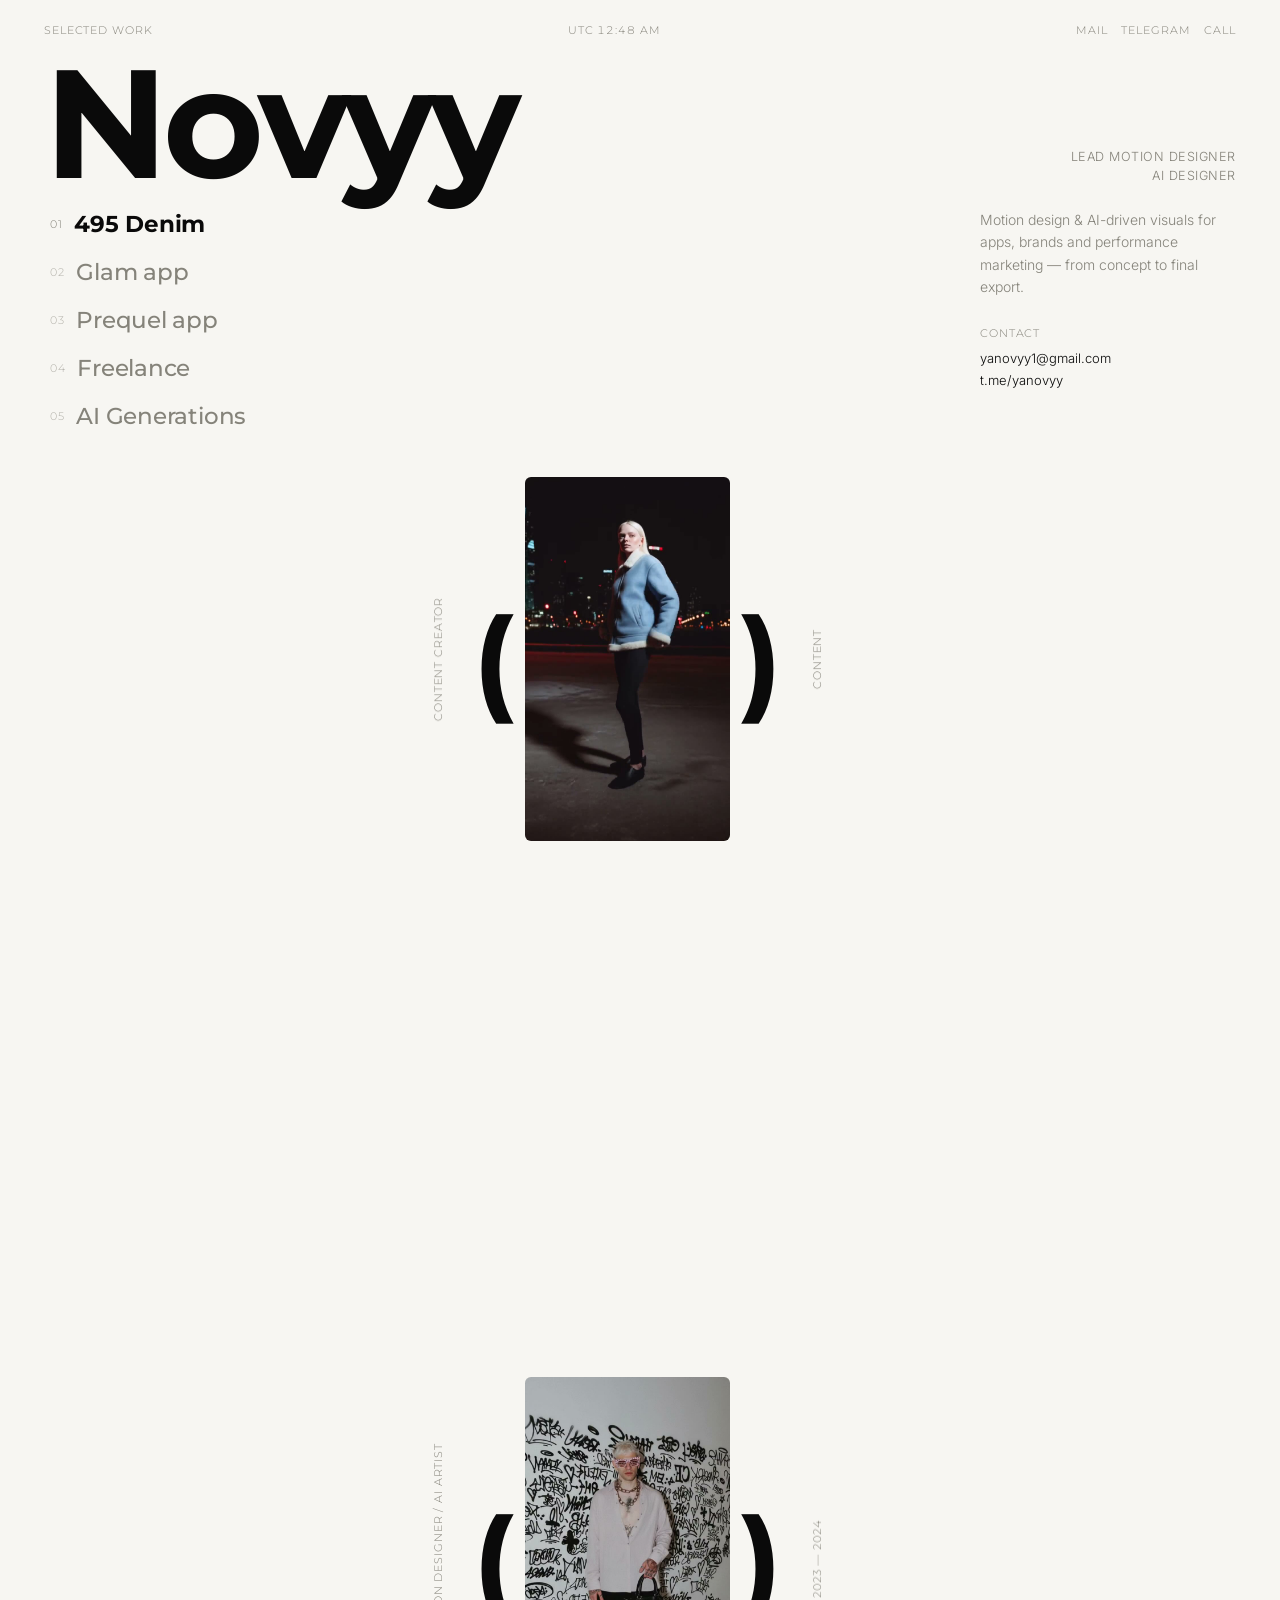
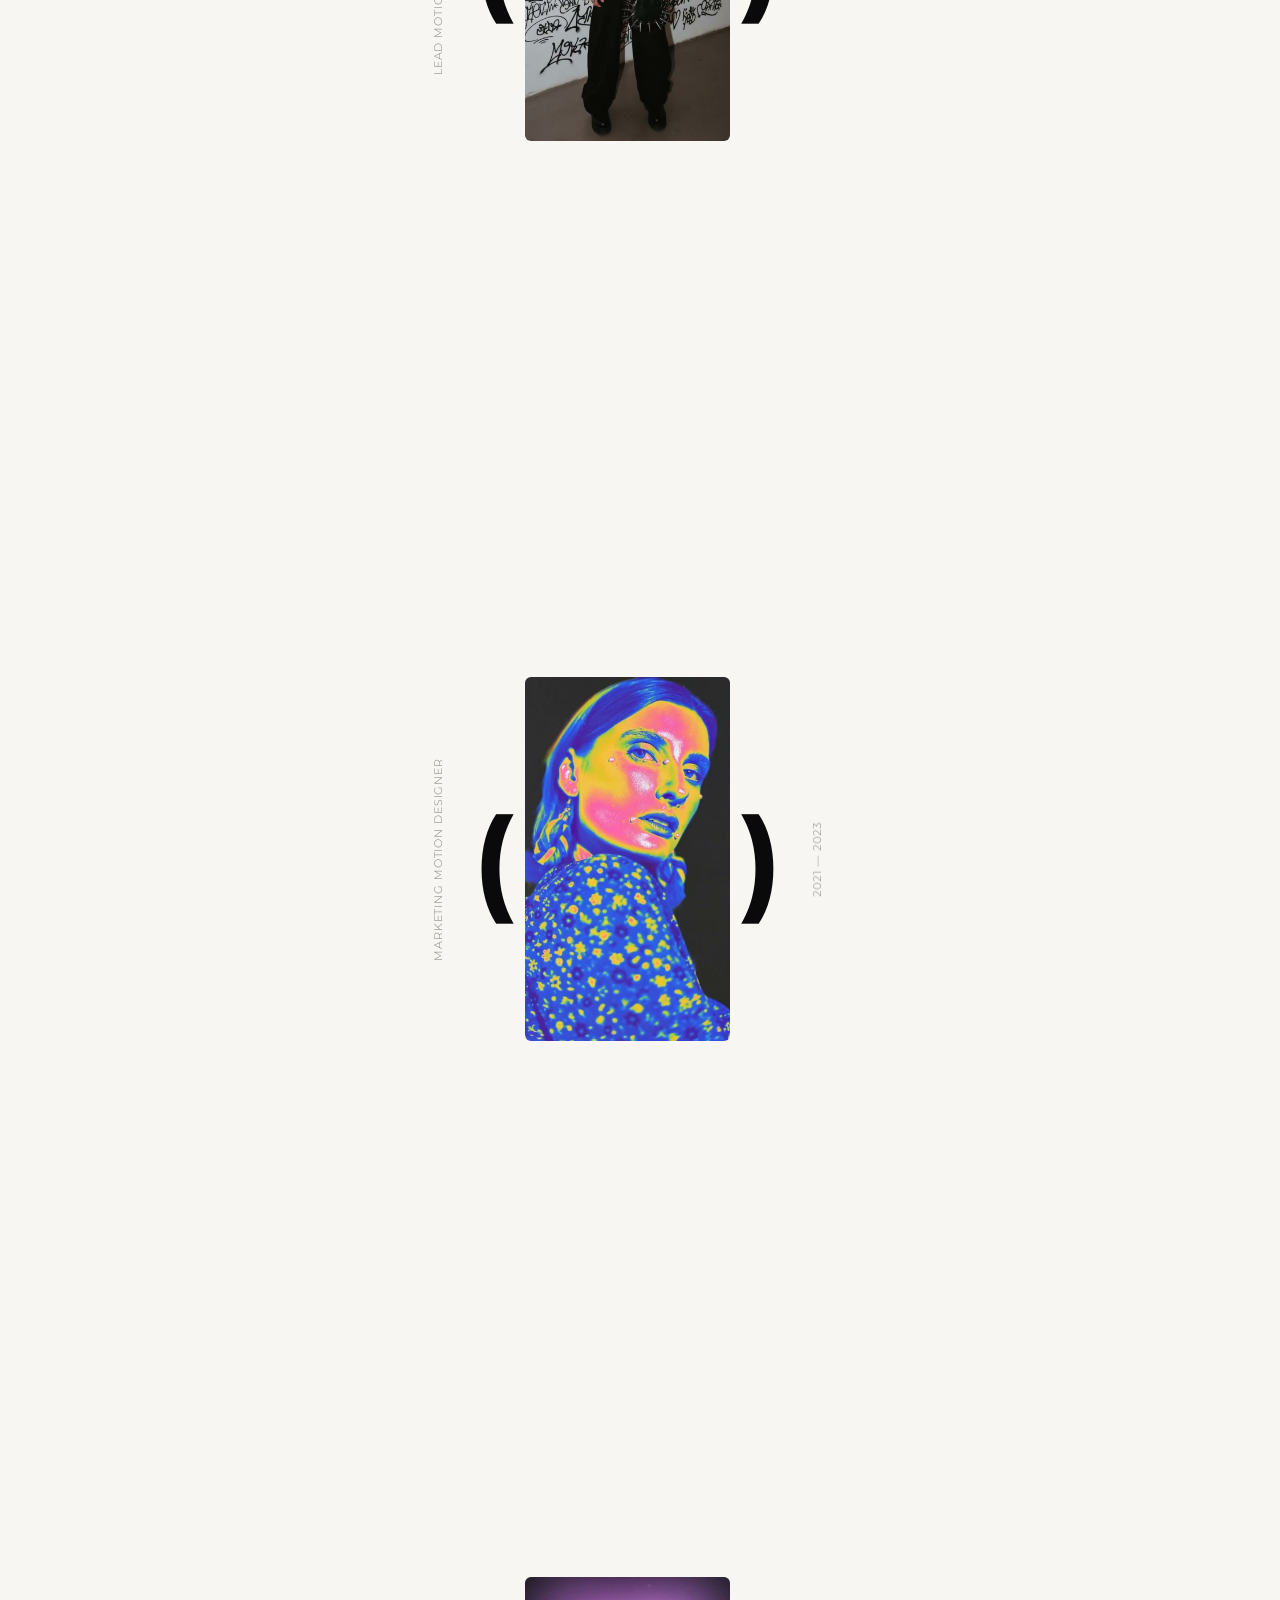
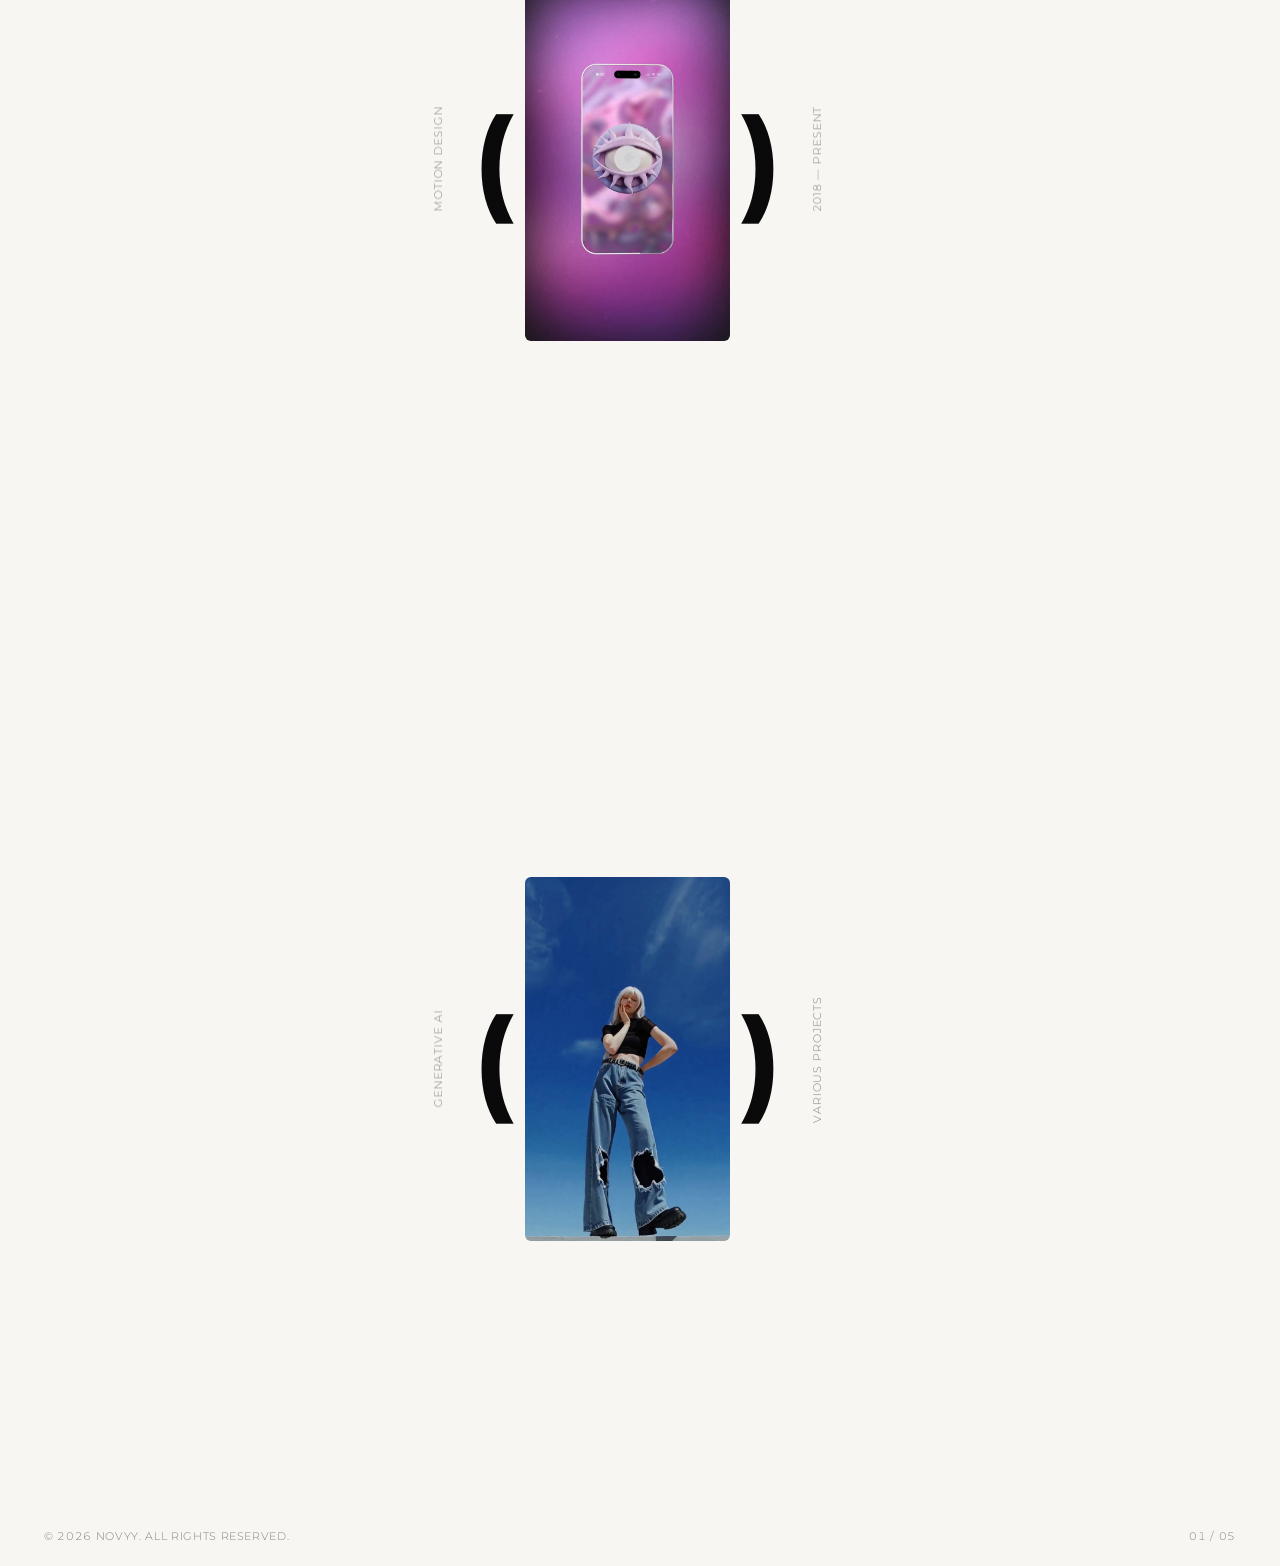
==== commit 4bbcc56e: "Add scroll-driven layout, reorder projects, Montserrat, fix cursor - Reorder project list: 495 Denim" ====
--- a/index.html
+++ b/index.html
@@ -8,7 +8,7 @@
 <link rel="icon" href="data:image/svg+xml,<svg xmlns=%22http://www.w3.org/2000/svg%22 viewBox=%220 0 100 100%22><rect width=%22100%22 height=%22100%22 rx=%2220%22 fill=%22%23000%22/><text x=%2250%22 y=%2266%22 font-size=%2260%22 font-family=%22sans-serif%22 fill=%22%23fff%22 text-anchor=%22middle%22>N</text></svg>">
 <link rel="preconnect" href="https://fonts.googleapis.com">
 <link rel="preconnect" href="https://fonts.gstatic.com" crossorigin>
-<link href="https://fonts.googleapis.com/css2?family=Space+Grotesk:wght@400;500;600;700&family=Inter:wght@300;400;500&display=swap" rel="stylesheet">
+<link href="https://fonts.googleapis.com/css2?family=Montserrat:wght@500;600;700;800&family=Inter:wght@300;400;500&display=swap" rel="stylesheet">
 <link rel="stylesheet" href="css/style.css">
 </head>
 <body>
@@ -33,56 +33,9 @@
   </div>
 
   <main class="work-stage">
-    <nav class="proj-list fade-in" aria-label="Projects" id="projList">
-      <button class="proj-row is-active" data-project="freelance" style="--d1: 1;">
-        <span class="proj-row-thumb"><img src="assets/vids/posters/freelance_1.jpg" alt="" loading="lazy"></span>
-        <span class="proj-row-text">
-          <span class="proj-row-name">Freelance</span>
-          <span class="proj-row-meta">Motion Design</span>
-        </span>
-      </button>
-      <button class="proj-row" data-project="prequel" style="--d1: 2;">
-        <span class="proj-row-thumb"><img src="assets/vids/posters/prequel_01.jpg" alt="" loading="lazy"></span>
-        <span class="proj-row-text">
-          <span class="proj-row-name">Prequel app</span>
-          <span class="proj-row-meta">Marketing Motion Designer</span>
-        </span>
-      </button>
-      <button class="proj-row" data-project="other" style="--d1: 3;">
-        <span class="proj-row-thumb"><img src="assets/vids/posters/Other_1.jpg" alt="" loading="lazy"></span>
-        <span class="proj-row-text">
-          <span class="proj-row-name">AI Generations</span>
-          <span class="proj-row-meta">Generative AI</span>
-        </span>
-      </button>
-      <button class="proj-row" data-project="glam" style="--d1: 4;">
-        <span class="proj-row-thumb"><img src="assets/vids/posters/glam_1.jpg" alt="" loading="lazy"></span>
-        <span class="proj-row-text">
-          <span class="proj-row-name">Glam app</span>
-          <span class="proj-row-meta">Lead Motion Designer / AI Artist</span>
-        </span>
-      </button>
-      <button class="proj-row" data-project="denim" style="--d1: 5;">
-        <span class="proj-row-thumb"><img src="assets/vids/posters/495_01.jpg" alt="" loading="lazy"></span>
-        <span class="proj-row-text">
-          <span class="proj-row-name">495 Denim</span>
-          <span class="proj-row-meta">Content Creator</span>
-        </span>
-      </button>
-    </nav>
+    <nav class="proj-list fade-in" aria-label="Projects" id="projList"></nav>
 
-    <div class="preview-stage fade-in" aria-hidden="true">
-      <span class="preview-role" id="previewRole">Motion Design</span>
-      <span class="preview-frame-group">
-        <span class="preview-bracket">(</span>
-        <span class="preview-frame" id="previewFrame">
-          <img class="preview-poster" id="previewPoster" src="assets/vids/posters/freelance_1.jpg" alt="">
-          <video class="preview-video" id="previewVideo" muted loop playsinline preload="none"></video>
-        </span>
-        <span class="preview-bracket">)</span>
-      </span>
-      <span class="preview-meta" id="previewMeta">2018 — Present</span>
-    </div>
+    <div class="work-track" id="workTrack"></div>
 
     <div class="work-info fade-in">
       <p class="work-blurb">Motion design &amp; AI-driven visuals for apps, brands and performance marketing — from concept to final export.</p>
--- a/css/style.css
+++ b/css/style.css
@@ -8,14 +8,16 @@
   --fg-dim: #85837a;
   --line: #dedbd1;
   --ease: cubic-bezier(0.16, 1, 0.3, 1);
-}
-
+  --page-pad-y: clamp(14px, 2.6vh, 26px);
+}
+
+html {
+  overflow-x: hidden;
+}
 html, body {
   margin: 0;
   padding: 0;
   min-height: 100%;
-  overflow-x: hidden;
-  overflow-y: auto;
   background: var(--bg);
   color: var(--fg);
   font-family: 'Inter', -apple-system, BlinkMacSystemFont, sans-serif;
@@ -24,7 +26,7 @@
   overscroll-behavior-x: none;
 }
 
-h1, h2, h3 { font-family: 'Space Grotesk', 'Inter', sans-serif; }
+h1, h2, h3 { font-family: 'Montserrat', 'Inter', sans-serif; }
 a, button { color: inherit; text-decoration: none; font: inherit; }
 button { background: none; border: 0; cursor: pointer; }
 ::selection { background: var(--fg); color: var(--bg); }
@@ -39,10 +41,15 @@
 .cursor-dot {
   position: fixed;
   top: 0; left: 0;
-  width: 14px; height: 14px;
-  margin: -7px 0 0 -7px;
+  width: 16px; height: 16px;
+  margin: -8px 0 0 -8px;
   border-radius: 50%;
-  background: var(--fg);
+  /* A fixed white fill (not a theme token) is what makes mix-blend-mode:
+     difference actually work as a universal-contrast trick - difference
+     against near-black text was landing near-black-on-black and vanishing
+     when this used to track --fg (near-black on this light theme). White
+     stays visible against any backdrop color except mid-gray. */
+  background: #ffffff;
   mix-blend-mode: difference;
   pointer-events: none;
   z-index: 1000;
@@ -69,12 +76,12 @@
   transform: translateY(0);
 }
 
-/* ---------- Page: desktop locks to the viewport, no scroll ---------- */
+/* ---------- Page ---------- */
 .page {
-  height: 100dvh;
-  display: flex;
-  flex-direction: column;
-  padding: clamp(14px, 2.6vh, 26px) clamp(18px, 3.6vw, 44px);
+  min-height: 100dvh;
+  display: flex;
+  flex-direction: column;
+  padding: var(--page-pad-y) clamp(18px, 3.6vw, 44px);
   gap: clamp(10px, 2.2vh, 20px);
   position: relative;
   z-index: 1;
@@ -86,7 +93,7 @@
   align-items: center;
   justify-content: space-between;
   flex-shrink: 0;
-  font-family: 'Space Grotesk', sans-serif;
+  font-family: 'Montserrat', sans-serif;
   font-size: 11px;
   letter-spacing: 0.08em;
   text-transform: uppercase;
@@ -106,7 +113,7 @@
   gap: 20px;
 }
 .wordmark {
-  font-family: 'Space Grotesk', sans-serif;
+  font-family: 'Montserrat', sans-serif;
   font-weight: 700;
   font-size: clamp(56px, 12vw, 168px);
   line-height: 0.86;
@@ -124,23 +131,36 @@
   margin: 0 0 0.3em;
 }
 
-/* ---------- Work stage: list / preview / info ---------- */
+/* ---------- Work stage: list / scroll track / info ----------
+   The center column (.work-track) is the only one with real height - it's
+   five stacked full-viewport .work-slide sections, one per project, which
+   is what gives the page something to scroll through. The list and info
+   columns are short by comparison, so position:sticky pins each near the
+   top of the viewport for the whole scroll range instead of scrolling out
+   of view after one screen, echoing the reference site's
+   list-stays-put-while-work-scrolls-past feel.
+   Flexbox, not CSS Grid: sticky on a grid item with align-self:start did
+   not hold in Safari here (the item unstuck almost immediately) - this is
+   the well-worn "sticky sidebar" pattern (flex row, align-items:flex-start
+   on the container so children don't stretch to the tall sibling's height,
+   sticky on the two side children) and it's reliable cross-browser where
+   the grid version wasn't. */
 .work-stage {
-  flex: 1;
-  min-height: 0;
   min-width: 0;
-  display: grid;
-  grid-template-columns: minmax(180px, 260px) 1fr minmax(200px, 300px);
-  align-items: center;
+  display: flex;
+  align-items: flex-start;
   column-gap: clamp(20px, 4vw, 56px);
 }
 
-/* ---- Project list (left) ---- */
+/* ---- Project list (left, sticky) ---- */
 .proj-list {
+  flex: 0 0 clamp(180px, 18vw, 260px);
   display: flex;
   flex-direction: column;
   gap: clamp(10px, 2vh, 20px);
   counter-reset: proj;
+  position: sticky;
+  top: var(--page-pad-y);
 }
 .proj-row {
   display: flex;
@@ -153,7 +173,7 @@
 }
 .proj-row::before {
   content: counter(proj, decimal-leading-zero);
-  font-family: 'Space Grotesk', sans-serif;
+  font-family: 'Montserrat', sans-serif;
   font-size: 11px;
   letter-spacing: 0.06em;
   color: var(--fg-dim);
@@ -170,7 +190,7 @@
   min-width: 0;
 }
 .proj-row-name {
-  font-family: 'Space Grotesk', sans-serif;
+  font-family: 'Montserrat', sans-serif;
   font-weight: 500;
   font-size: clamp(17px, 2.3vw, 23px);
   letter-spacing: -0.01em;
@@ -195,17 +215,23 @@
   border-radius: 4px;
 }
 
-/* ---- Preview stage (center) ---- */
-.preview-stage {
+/* ---- Work track (center, scrollable) ---- */
+.work-track {
+  flex: 1;
+  min-width: 0;
+  display: flex;
+  flex-direction: column;
+}
+.work-slide {
   display: flex;
   align-items: center;
   justify-content: center;
   gap: clamp(10px, 2vw, 22px);
-  height: 100%;
+  min-height: 100dvh;
 }
 .preview-role,
 .preview-meta {
-  font-family: 'Space Grotesk', sans-serif;
+  font-family: 'Montserrat', sans-serif;
   font-size: 11px;
   letter-spacing: 0.08em;
   text-transform: uppercase;
@@ -221,7 +247,7 @@
   min-width: 0;
 }
 .preview-bracket {
-  font-family: 'Space Grotesk', sans-serif;
+  font-family: 'Montserrat', sans-serif;
   font-weight: 700;
   font-size: clamp(64px, 13vh, 140px);
   line-height: 1;
@@ -252,12 +278,14 @@
 .preview-frame.is-playing .preview-video { opacity: 1; }
 .preview-frame.is-playing .preview-poster { opacity: 0; }
 
-/* ---- Work info (right) ---- */
+/* ---- Work info (right, sticky) ---- */
 .work-info {
-  display: flex;
-  flex-direction: column;
-  justify-content: center;
+  flex: 0 0 clamp(200px, 20vw, 300px);
+  display: flex;
+  flex-direction: column;
   gap: clamp(16px, 3vh, 28px);
+  position: sticky;
+  top: var(--page-pad-y);
 }
 .work-blurb {
   font-size: 14px;
@@ -273,7 +301,7 @@
   font-size: 13px;
 }
 .work-contact-label {
-  font-family: 'Space Grotesk', sans-serif;
+  font-family: 'Montserrat', sans-serif;
   font-size: 11px;
   letter-spacing: 0.08em;
   text-transform: uppercase;
@@ -292,7 +320,7 @@
   align-items: center;
   justify-content: space-between;
   flex-shrink: 0;
-  font-family: 'Space Grotesk', sans-serif;
+  font-family: 'Montserrat', sans-serif;
   font-size: 11px;
   letter-spacing: 0.06em;
   text-transform: uppercase;
@@ -369,7 +397,7 @@
 
 .modal-label {
   display: block;
-  font-family: 'Space Grotesk', sans-serif;
+  font-family: 'Montserrat', sans-serif;
   font-weight: 500;
   font-size: 11px;
   letter-spacing: 0.1em;
@@ -501,10 +529,17 @@
     display: block;
   }
 
-  /* Hover-driven center preview only makes sense with a mouse; on touch
-     each row carries its own static thumbnail instead (see .proj-row-thumb
-     below), so the shared preview rig is hidden entirely. */
-  .preview-stage { display: none; }
+  /* The sticky-list / scroll-track split is a desktop-only trick (it needs
+     real vertical scroll distance and a mouse to make hover/scroll-driven
+     preview switching legible). On touch each row carries its own static
+     thumbnail instead (see .proj-row-thumb below) and taps go straight to
+     the modal, so both the scroll track and the list/info stickiness are
+     switched off in favor of one plain stacked column. */
+  .work-track { display: none; }
+  .proj-list,
+  .work-info {
+    position: static;
+  }
 
   .proj-list { gap: 18px; }
   .proj-row {
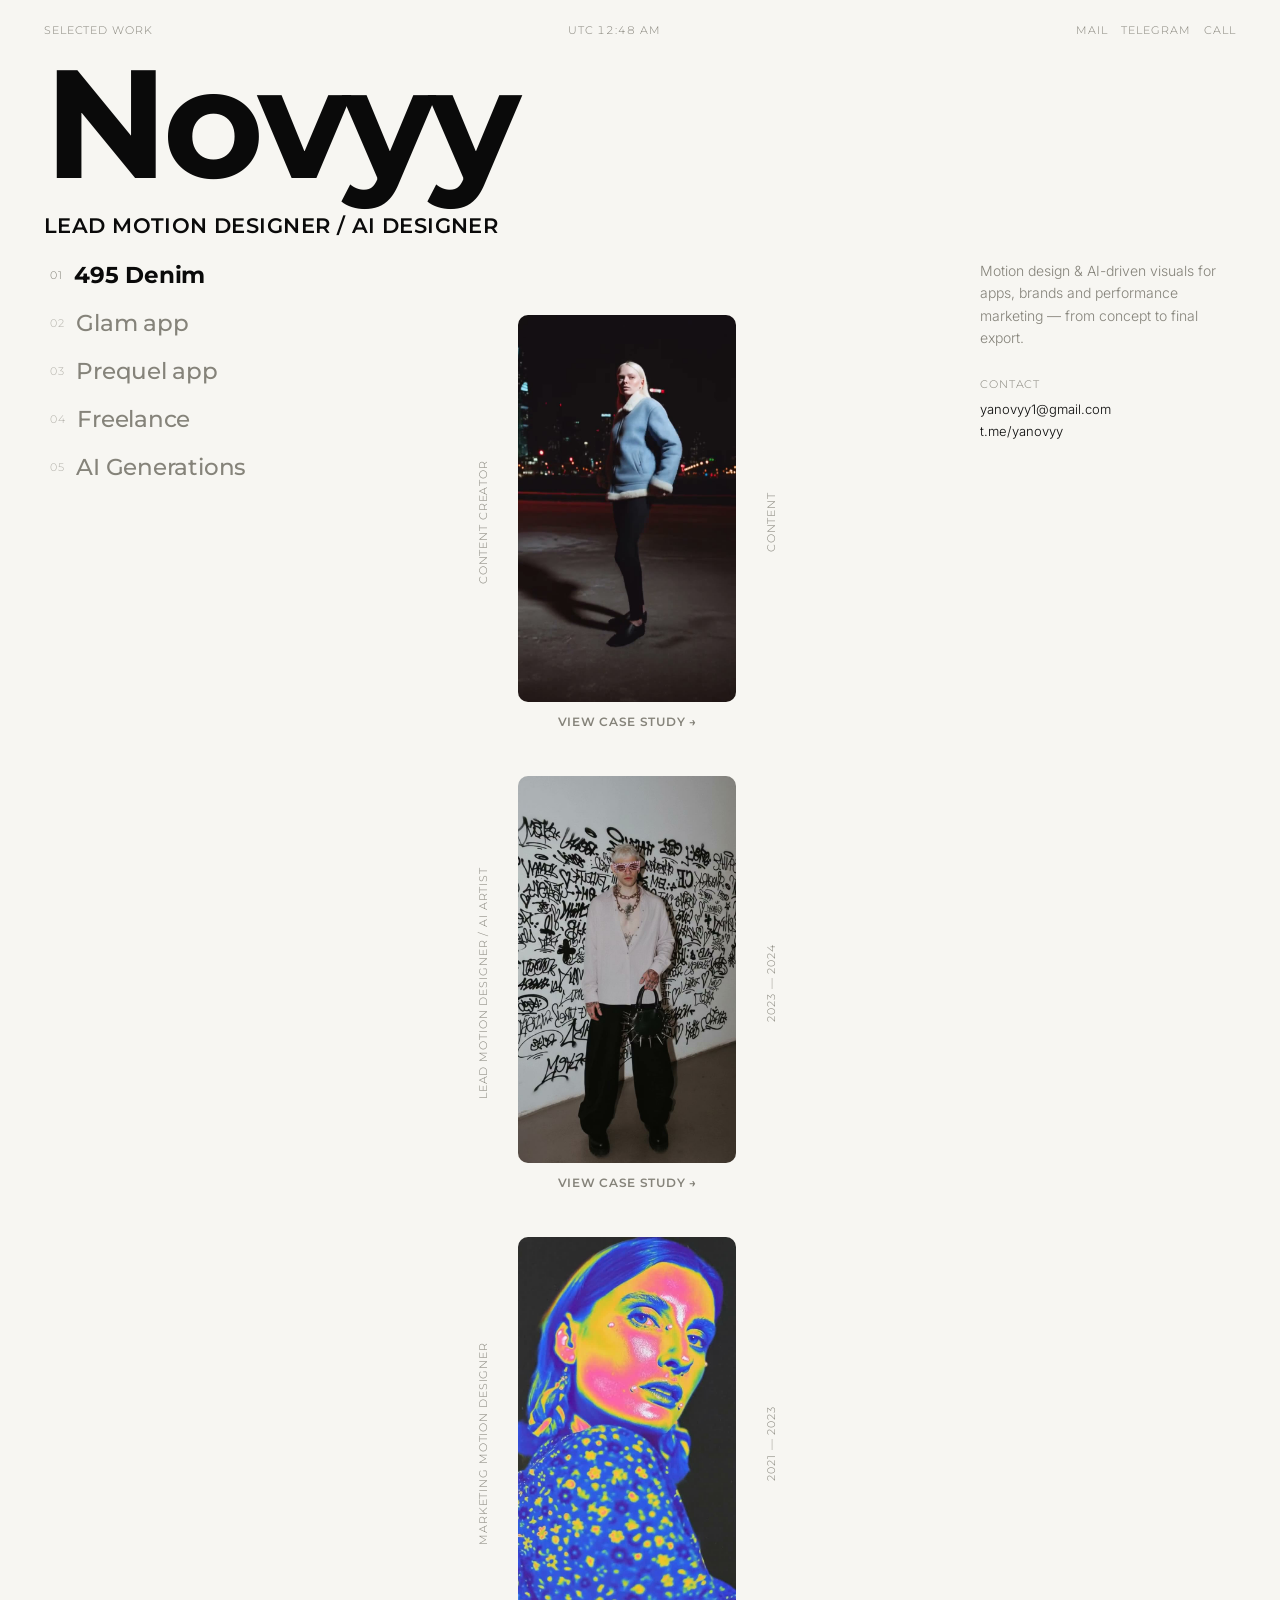
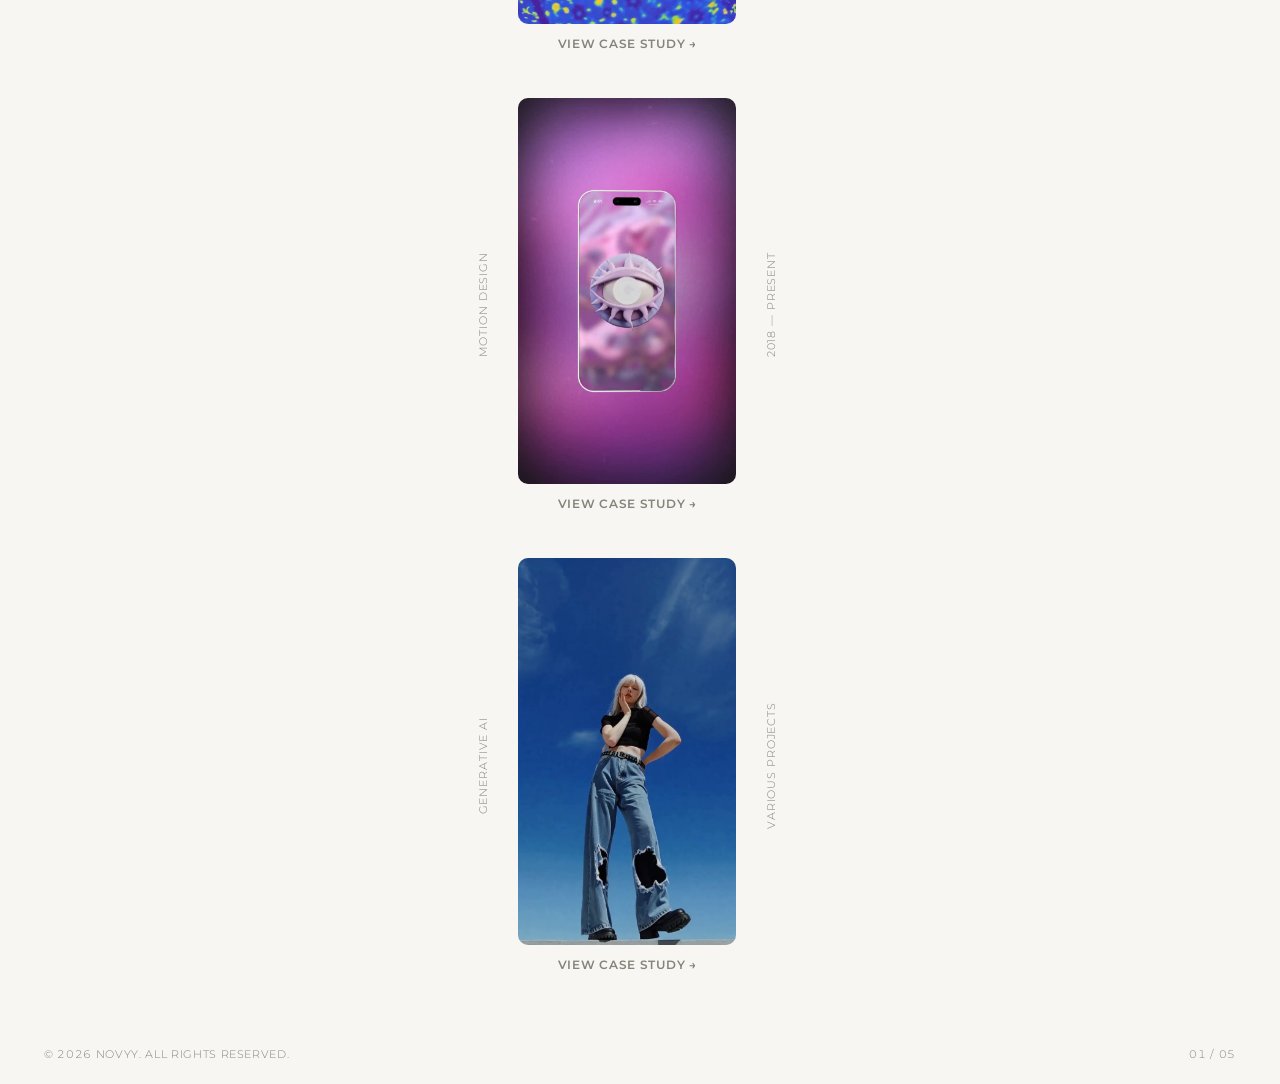
==== commit 3a594a1d: "Fix scroll rhythm, click affordance, and tagline visibility - Remove the giant decorative "(" ")" br" ====
--- a/index.html
+++ b/index.html
@@ -29,7 +29,7 @@
 
   <div class="brand-row fade-in">
     <h1 class="wordmark">Novyy</h1>
-    <p class="tagline">Lead Motion Designer<br>AI Designer</p>
+    <p class="tagline">Lead Motion Designer / AI Designer</p>
   </div>
 
   <main class="work-stage">
--- a/css/style.css
+++ b/css/style.css
@@ -107,10 +107,10 @@
 /* ---------- Brand row: huge wordmark + tagline ---------- */
 .brand-row {
   display: flex;
-  align-items: flex-end;
-  justify-content: space-between;
+  flex-direction: column;
+  align-items: flex-start;
   flex-shrink: 0;
-  gap: 20px;
+  gap: clamp(12px, 2.4vh, 26px);
 }
 .wordmark {
   font-family: 'Montserrat', sans-serif;
@@ -122,13 +122,15 @@
   color: var(--fg);
 }
 .tagline {
-  font-size: clamp(11px, 1.4vh, 14px);
-  line-height: 1.5;
-  letter-spacing: 0.04em;
-  text-transform: uppercase;
-  color: var(--fg-dim);
-  text-align: right;
-  margin: 0 0 0.3em;
+  font-family: 'Montserrat', sans-serif;
+  font-size: clamp(15px, 2vw, 21px);
+  font-weight: 600;
+  line-height: 1.4;
+  letter-spacing: 0.02em;
+  text-transform: uppercase;
+  color: var(--fg);
+  text-align: left;
+  margin: 0;
 }
 
 /* ---------- Work stage: list / scroll track / info ----------
@@ -221,13 +223,14 @@
   min-width: 0;
   display: flex;
   flex-direction: column;
+  gap: clamp(28px, 5vh, 56px);
+  padding: clamp(20px, 6vh, 80px) 0;
 }
 .work-slide {
   display: flex;
   align-items: center;
   justify-content: center;
   gap: clamp(10px, 2vw, 22px);
-  min-height: 100dvh;
 }
 .preview-role,
 .preview-meta {
@@ -242,26 +245,24 @@
 }
 .preview-frame-group {
   display: flex;
-  align-items: center;
-  gap: clamp(4px, 1vw, 10px);
+  flex-direction: column;
+  align-items: center;
+  gap: 12px;
   min-width: 0;
-}
-.preview-bracket {
-  font-family: 'Montserrat', sans-serif;
-  font-weight: 700;
-  font-size: clamp(64px, 13vh, 140px);
-  line-height: 1;
-  color: var(--fg);
-  user-select: none;
 }
 .preview-frame {
   position: relative;
-  width: clamp(150px, 16vw, 240px);
+  width: clamp(160px, 17vw, 260px);
   aspect-ratio: 9 / 16;
-  border-radius: 6px;
+  border-radius: 10px;
   overflow: hidden;
   background: var(--bg-soft);
   flex-shrink: 0;
+  transition: transform 0.4s var(--ease);
+}
+.preview-frame-group:hover .preview-frame,
+.preview-frame-group:focus-visible .preview-frame {
+  transform: scale(1.02);
 }
 .preview-poster,
 .preview-video {
@@ -277,6 +278,61 @@
 }
 .preview-frame.is-playing .preview-video { opacity: 1; }
 .preview-frame.is-playing .preview-poster { opacity: 0; }
+
+/* A dark scrim + "view project" label makes the frame's clickability
+   obvious without needing to already be hovering it - the scrim fades in
+   from 0 (not just brightening) so it never dulls the poster/video at
+   rest. */
+.preview-frame-overlay {
+  position: absolute;
+  inset: 0;
+  display: flex;
+  align-items: center;
+  justify-content: center;
+  background: linear-gradient(to top, rgba(10, 10, 8, 0.55), rgba(10, 10, 8, 0) 55%);
+  opacity: 0;
+  transition: opacity 0.3s var(--ease);
+}
+.preview-frame-group:hover .preview-frame-overlay,
+.preview-frame-group:focus-visible .preview-frame-overlay {
+  opacity: 1;
+}
+.preview-frame-overlay-label {
+  display: inline-flex;
+  align-items: center;
+  gap: 6px;
+  font-family: 'Montserrat', sans-serif;
+  font-size: 12px;
+  font-weight: 600;
+  letter-spacing: 0.06em;
+  text-transform: uppercase;
+  color: #ffffff;
+  transform: translateY(6px);
+  transition: transform 0.3s var(--ease);
+}
+.preview-frame-group:hover .preview-frame-overlay-label,
+.preview-frame-group:focus-visible .preview-frame-overlay-label {
+  transform: translateY(0);
+}
+/* Visible at rest too (dim), not only on hover - the frame alone didn't
+   read as clickable until you'd already found it by accident. */
+.preview-cta {
+  display: inline-flex;
+  align-items: center;
+  gap: 6px;
+  font-family: 'Montserrat', sans-serif;
+  font-size: 12px;
+  font-weight: 600;
+  letter-spacing: 0.06em;
+  text-transform: uppercase;
+  color: var(--fg-dim);
+  transition: color 0.3s var(--ease), gap 0.3s var(--ease);
+}
+.preview-frame-group:hover .preview-cta,
+.preview-frame-group:focus-visible .preview-cta {
+  color: var(--fg);
+  gap: 10px;
+}
 
 /* ---- Work info (right, sticky) ---- */
 .work-info {
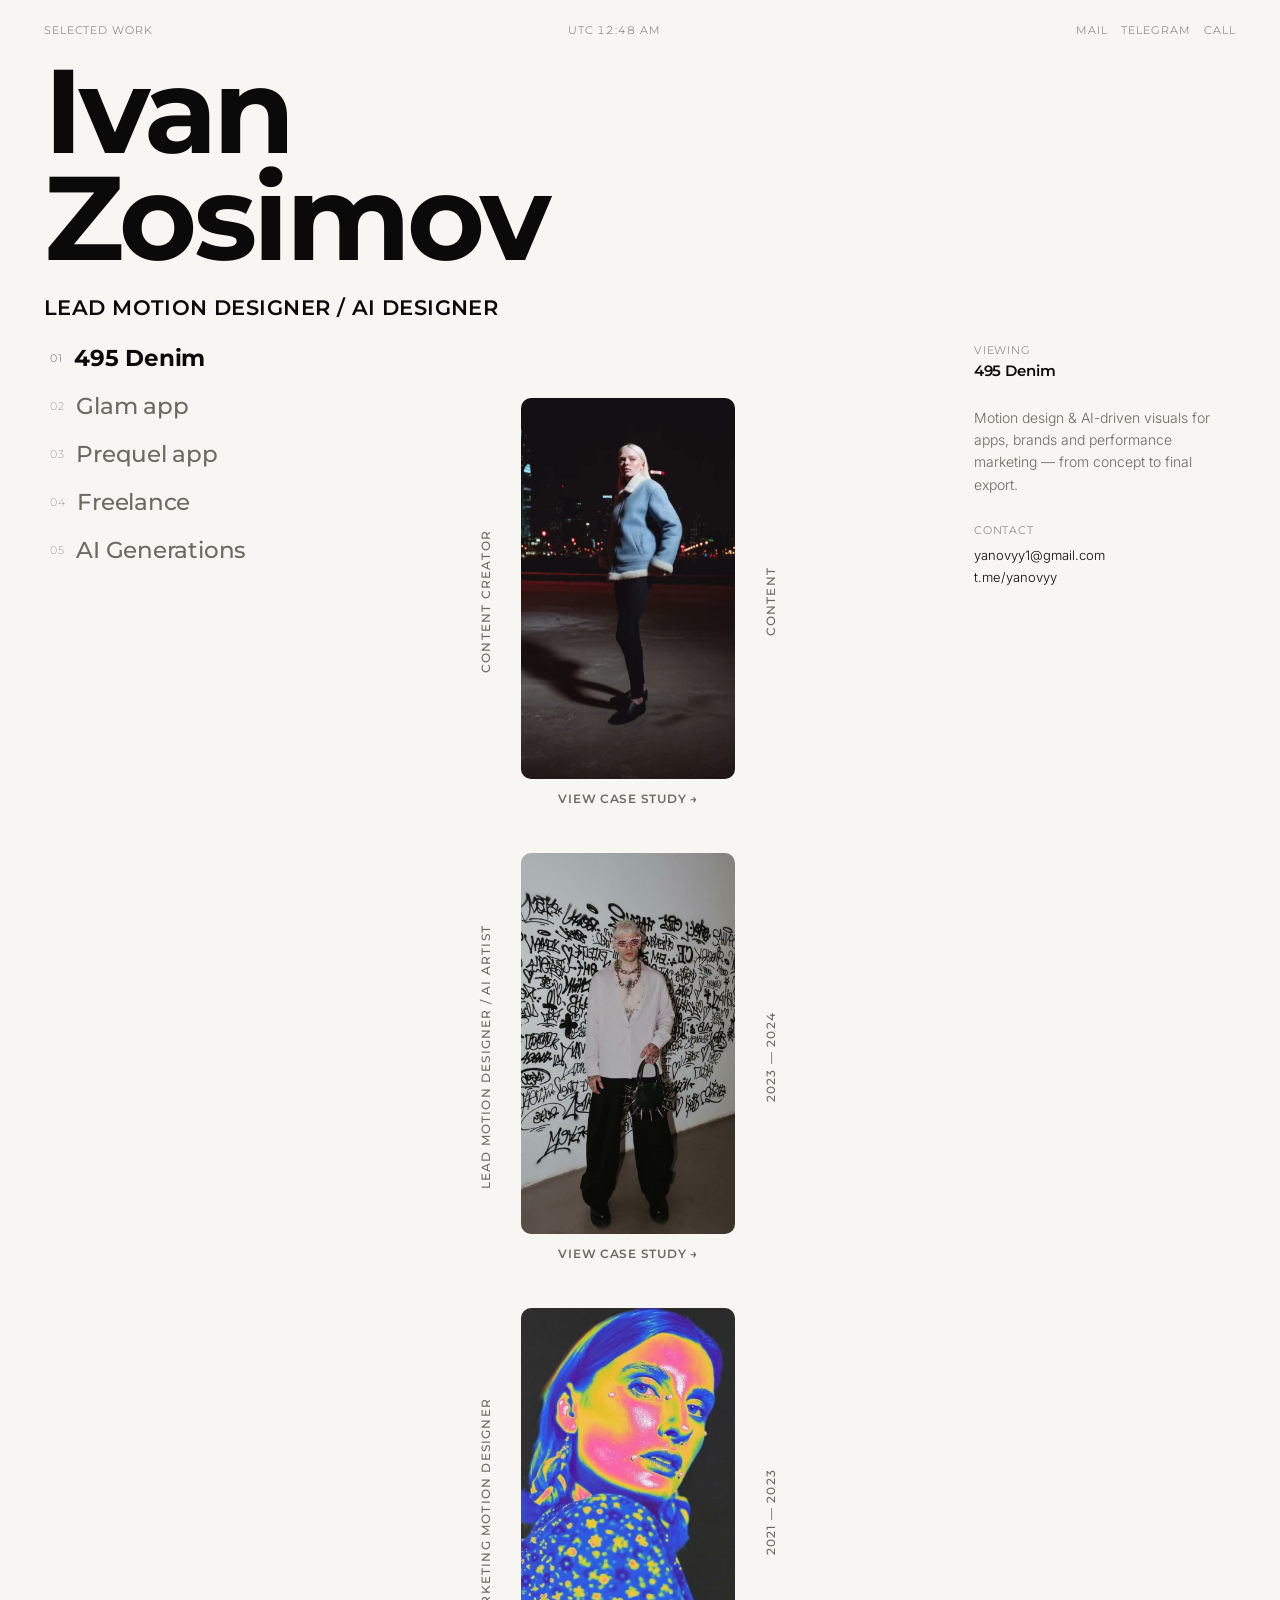
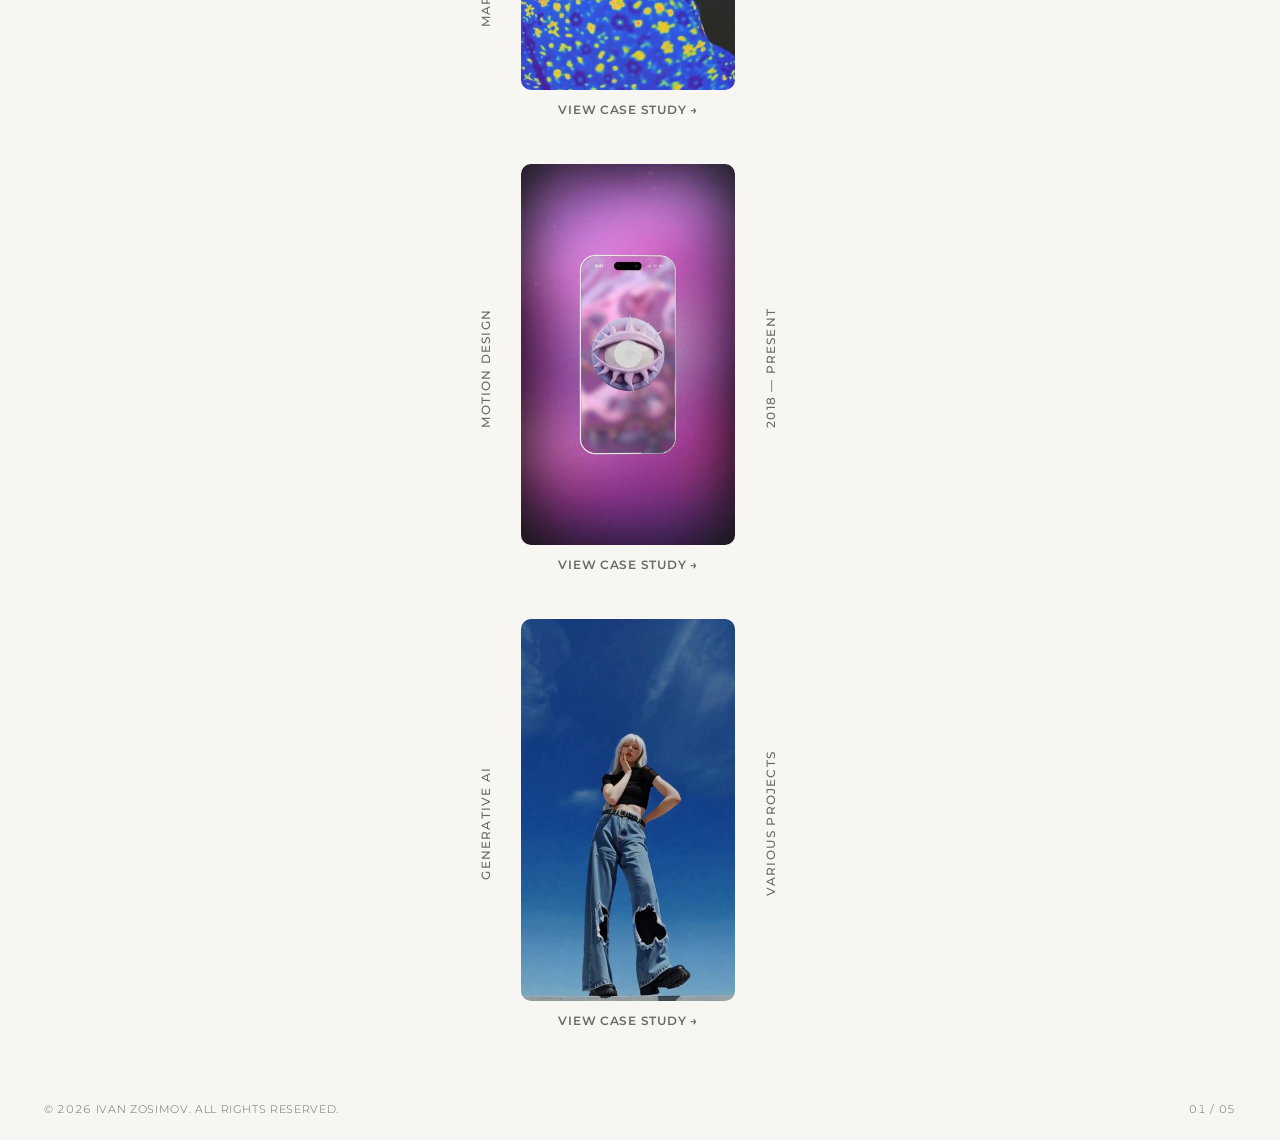
==== commit 58ccf121: "Fix design-audit findings: contrast, focus ring, mobile motion; rebrand to Ivan Zosimov - Raise --fg" ====
--- a/index.html
+++ b/index.html
@@ -3,9 +3,9 @@
 <head>
 <meta charset="UTF-8">
 <meta name="viewport" content="width=device-width, initial-scale=1.0, viewport-fit=cover">
-<title>Novyy — Lead Motion Designer</title>
-<meta name="description" content="Portfolio of Ivan Zosimov (Novyy) — Lead Motion Designer / AI Designer.">
-<link rel="icon" href="data:image/svg+xml,<svg xmlns=%22http://www.w3.org/2000/svg%22 viewBox=%220 0 100 100%22><rect width=%22100%22 height=%22100%22 rx=%2220%22 fill=%22%23000%22/><text x=%2250%22 y=%2266%22 font-size=%2260%22 font-family=%22sans-serif%22 fill=%22%23fff%22 text-anchor=%22middle%22>N</text></svg>">
+<title>Ivan Zosimov — Lead Motion Designer</title>
+<meta name="description" content="Portfolio of Ivan Zosimov — Lead Motion Designer / AI Designer.">
+<link rel="icon" href="data:image/svg+xml,<svg xmlns=%22http://www.w3.org/2000/svg%22 viewBox=%220 0 100 100%22><rect width=%22100%22 height=%22100%22 rx=%2220%22 fill=%22%23000%22/><text x=%2250%22 y=%2266%22 font-size=%2260%22 font-family=%22sans-serif%22 fill=%22%23fff%22 text-anchor=%22middle%22>I</text></svg>">
 <link rel="preconnect" href="https://fonts.googleapis.com">
 <link rel="preconnect" href="https://fonts.gstatic.com" crossorigin>
 <link href="https://fonts.googleapis.com/css2?family=Montserrat:wght@500;600;700;800&family=Inter:wght@300;400;500&display=swap" rel="stylesheet">
@@ -28,7 +28,7 @@
   </header>
 
   <div class="brand-row fade-in">
-    <h1 class="wordmark">Novyy</h1>
+    <h1 class="wordmark">Ivan<br>Zosimov</h1>
     <p class="tagline">Lead Motion Designer / AI Designer</p>
   </div>
 
@@ -38,6 +38,10 @@
     <div class="work-track" id="workTrack"></div>
 
     <div class="work-info fade-in">
+      <div class="work-active" aria-hidden="true">
+        <span class="work-active-label">Viewing</span>
+        <span class="work-active-title" id="workActiveTitle"></span>
+      </div>
       <p class="work-blurb">Motion design &amp; AI-driven visuals for apps, brands and performance marketing — from concept to final export.</p>
       <div class="work-contact">
         <span class="work-contact-label">Contact</span>
@@ -48,7 +52,7 @@
   </main>
 
   <footer class="bottom-bar fade-in">
-    <span>© 2026 Novyy. All rights reserved.</span>
+    <span>© 2026 Ivan Zosimov. All rights reserved.</span>
     <span id="footerCount">01 / 05</span>
   </footer>
 
--- a/css/style.css
+++ b/css/style.css
@@ -5,7 +5,11 @@
   --bg: #f7f6f2;
   --bg-soft: #eeece4;
   --fg: #0a0a0a;
-  --fg-dim: #85837a;
+  /* #6b6a62 on --bg is ~5:1 - passes WCAG AA (4.5:1) for normal-size text.
+     The original #85837a measured 3.51:1, which fails AA - and this token
+     covers nearly every secondary/reading string on the site (nav, project
+     meta, contact, footer, modal copy), not just decorative hints. */
+  --fg-dim: #6b6a62;
   --line: #dedbd1;
   --ease: cubic-bezier(0.16, 1, 0.3, 1);
   --page-pad-y: clamp(14px, 2.6vh, 26px);
@@ -76,7 +80,15 @@
   transform: translateY(0);
 }
 
-/* ---------- Page ---------- */
+/* ---------- Page ----------
+   container-type:inline-size turns .page into a query container so
+   descendants below can size themselves in cqw (% of THIS element's actual
+   rendered width) instead of vw (% of the viewport). They normally agree,
+   but vw doesn't account for anything that eats into .page's own width
+   (padding, a future sidebar, being embedded narrower than the viewport),
+   so a vw-sized element can end up wider than the space .page actually
+   gives it. cqw can't: it's defined as a fraction of that real width, so
+   it's mechanically incapable of overflowing it. */
 .page {
   min-height: 100dvh;
   display: flex;
@@ -85,6 +97,7 @@
   gap: clamp(10px, 2.2vh, 20px);
   position: relative;
   z-index: 1;
+  container-type: inline-size;
 }
 
 /* ---------- Top nav: thin utility row ---------- */
@@ -115,15 +128,18 @@
 .wordmark {
   font-family: 'Montserrat', sans-serif;
   font-weight: 700;
-  font-size: clamp(56px, 12vw, 168px);
-  line-height: 0.86;
+  /* Sized for a two-line "Ivan / Zosimov" lockup (longest line: 7 letters) -
+     scaled down from the old single-word "Novyy" clamp so the wider line
+     can't overflow .page's width; see the vw->cqw note above for why cqw. */
+  font-size: clamp(40px, 10cqw, 132px);
+  line-height: 0.9;
   letter-spacing: -0.03em;
   margin: 0;
   color: var(--fg);
 }
 .tagline {
   font-family: 'Montserrat', sans-serif;
-  font-size: clamp(15px, 2vw, 21px);
+  font-size: clamp(15px, 2.2cqw, 21px);
   font-weight: 600;
   line-height: 1.4;
   letter-spacing: 0.02em;
@@ -151,12 +167,12 @@
   min-width: 0;
   display: flex;
   align-items: flex-start;
-  column-gap: clamp(20px, 4vw, 56px);
+  column-gap: clamp(20px, 4cqw, 56px);
 }
 
 /* ---- Project list (left, sticky) ---- */
 .proj-list {
-  flex: 0 0 clamp(180px, 18vw, 260px);
+  flex: 0 0 clamp(180px, 20cqw, 260px);
   display: flex;
   flex-direction: column;
   gap: clamp(10px, 2vh, 20px);
@@ -194,7 +210,7 @@
 .proj-row-name {
   font-family: 'Montserrat', sans-serif;
   font-weight: 500;
-  font-size: clamp(17px, 2.3vw, 23px);
+  font-size: clamp(17px, 2.5cqw, 23px);
   letter-spacing: -0.01em;
 }
 .proj-row-meta {
@@ -230,13 +246,14 @@
   display: flex;
   align-items: center;
   justify-content: center;
-  gap: clamp(10px, 2vw, 22px);
+  gap: clamp(10px, 2.2cqw, 22px);
 }
 .preview-role,
 .preview-meta {
   font-family: 'Montserrat', sans-serif;
-  font-size: 11px;
-  letter-spacing: 0.08em;
+  font-weight: 500;
+  font-size: 12px;
+  letter-spacing: 0.1em;
   text-transform: uppercase;
   color: var(--fg-dim);
   white-space: nowrap;
@@ -252,7 +269,7 @@
 }
 .preview-frame {
   position: relative;
-  width: clamp(160px, 17vw, 260px);
+  width: clamp(160px, 18cqw, 260px);
   aspect-ratio: 9 / 16;
   border-radius: 10px;
   overflow: hidden;
@@ -336,13 +353,36 @@
 
 /* ---- Work info (right, sticky) ---- */
 .work-info {
-  flex: 0 0 clamp(200px, 20vw, 300px);
+  flex: 0 0 clamp(200px, 22cqw, 300px);
   display: flex;
   flex-direction: column;
   gap: clamp(16px, 3vh, 28px);
   position: sticky;
   top: var(--page-pad-y);
 }
+/* Ties the otherwise-static right column to the scroll-driven active
+   project (js/main.js setActive) - same idea as the footer's "03 / 05"
+   counter, just spelled out as a name instead of a number. */
+.work-active {
+  display: flex;
+  flex-direction: column;
+  gap: 4px;
+}
+.work-active-label {
+  font-family: 'Montserrat', sans-serif;
+  font-size: 11px;
+  letter-spacing: 0.08em;
+  text-transform: uppercase;
+  color: var(--fg-dim);
+}
+.work-active-title {
+  font-family: 'Montserrat', sans-serif;
+  font-weight: 600;
+  font-size: 15px;
+  letter-spacing: -0.01em;
+  color: var(--fg);
+}
+
 .work-blurb {
   font-size: 14px;
   line-height: 1.6;
@@ -450,6 +490,10 @@
   transition: color 0.3s ease, border-color 0.3s ease;
 }
 .modal-close:hover { color: var(--fg); border-color: var(--fg); }
+.modal-close:focus-visible {
+  outline: 2px solid var(--fg);
+  outline-offset: 3px;
+}
 
 .modal-label {
   display: block;
@@ -578,7 +622,7 @@
   .top-nav-contact { gap: 12px; }
 
   .brand-row { flex-direction: column; align-items: flex-start; gap: 8px; }
-  .wordmark { font-size: clamp(48px, 16vw, 88px); }
+  .wordmark { font-size: clamp(34px, 13cqw, 62px); }
   .tagline { text-align: left; margin: 0; }
 
   .work-stage {
@@ -607,19 +651,33 @@
   .proj-row::before { align-self: flex-start; padding-top: 4px; }
   .proj-row-thumb {
     display: block;
+    position: relative;
     flex-shrink: 0;
-    width: 56px;
+    width: 84px;
     aspect-ratio: 9 / 16;
     border-radius: 4px;
     overflow: hidden;
     background: var(--bg-soft);
   }
-  .proj-row-thumb img {
+  .proj-row-poster,
+  .proj-row-video {
+    position: absolute;
+    inset: 0;
     width: 100%;
     height: 100%;
     object-fit: cover;
     display: block;
   }
+  /* Lazily played by an IntersectionObserver as each row scrolls through
+     view (js/main.js) - the poster cross-fades to the looping muted video
+     so the mobile list isn't a purely static gallery, matching the
+     autoplay-on-scroll preview the desktop track already does. */
+  .proj-row-video {
+    opacity: 0;
+    transition: opacity 0.4s var(--ease);
+  }
+  .proj-row-thumb.is-playing .proj-row-video { opacity: 1; }
+  .proj-row-thumb.is-playing .proj-row-poster { opacity: 0; }
   .proj-row-name { font-size: 19px; }
   .proj-row-meta {
     display: block;
@@ -628,6 +686,10 @@
   }
 
   .work-info { margin-top: 8px; }
+  /* No scroll-driven "active" project on the static mobile list - showing
+     it here would just freeze on whatever ORDER[0] is, which reads as
+     wrong rather than helpful. */
+  .work-active { display: none; }
   .work-blurb { max-width: none; }
 
   .bottom-bar { flex-direction: column; align-items: flex-start; gap: 4px; }
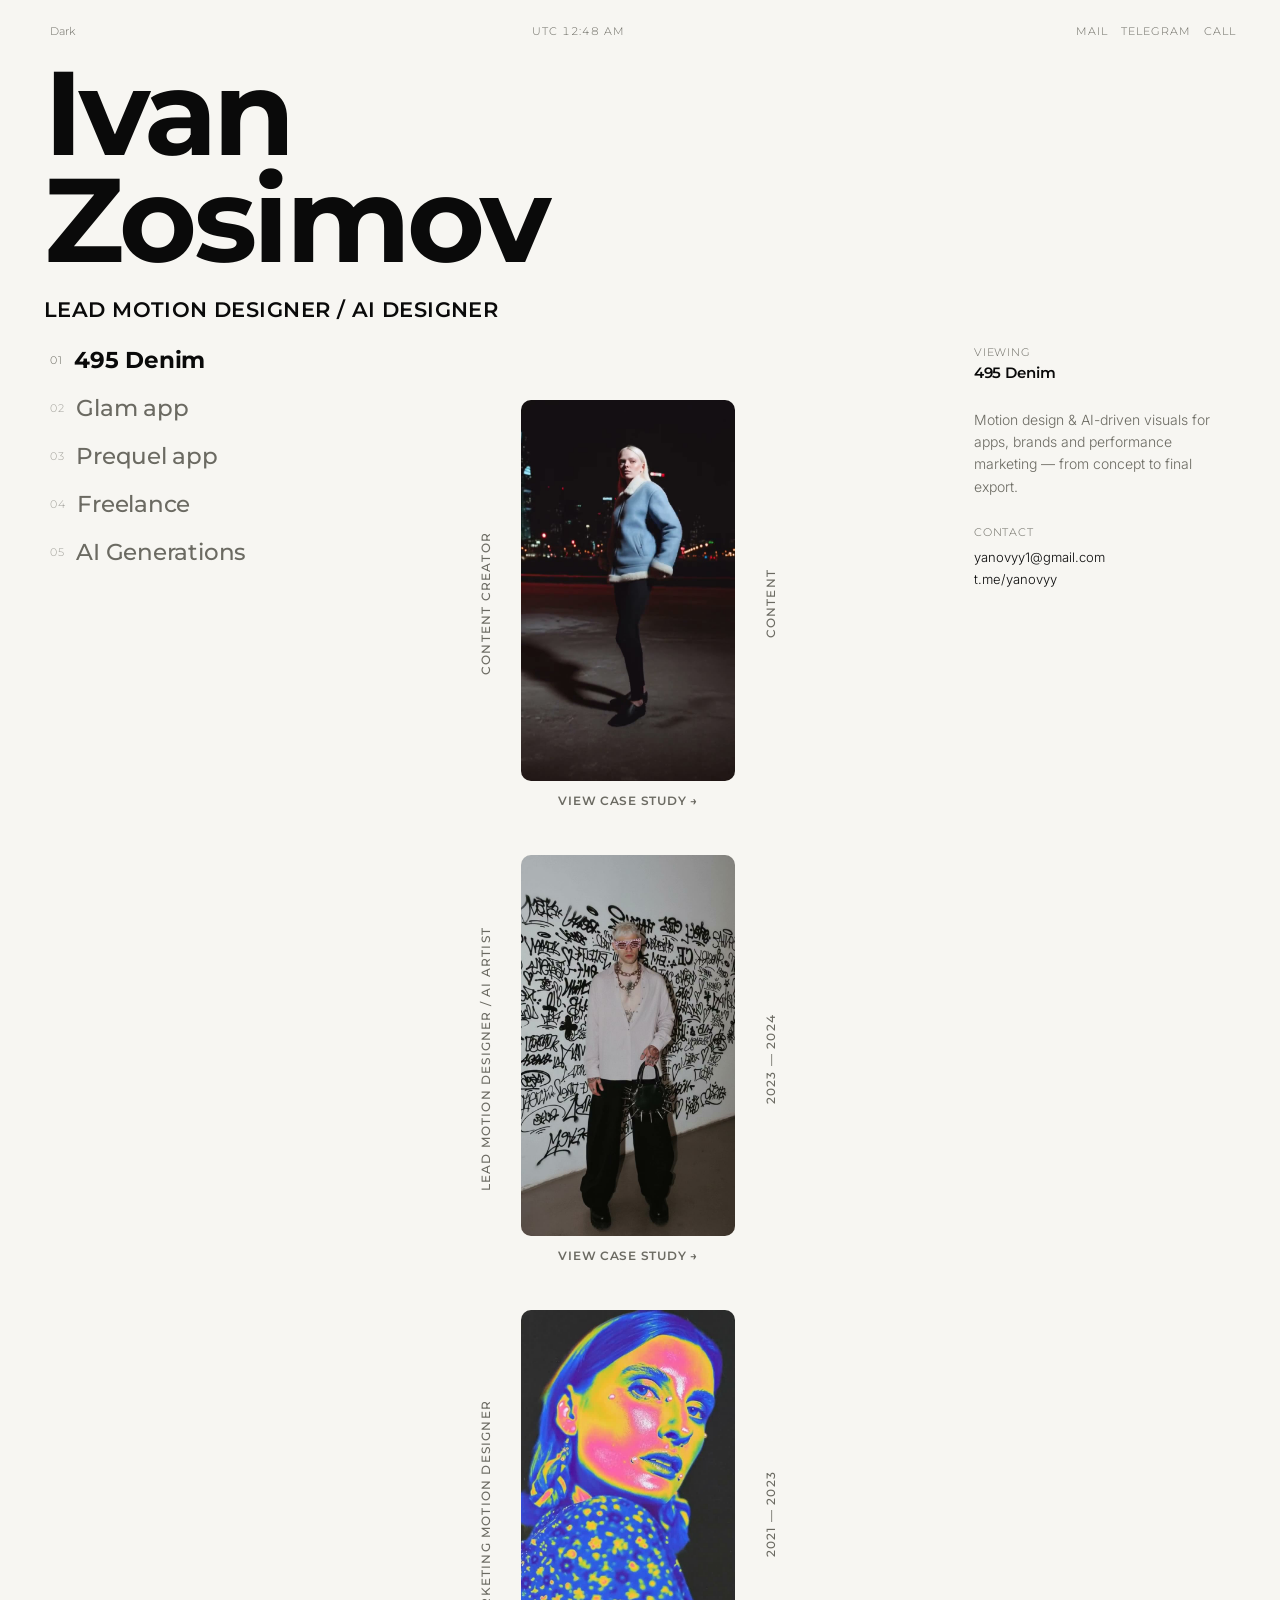
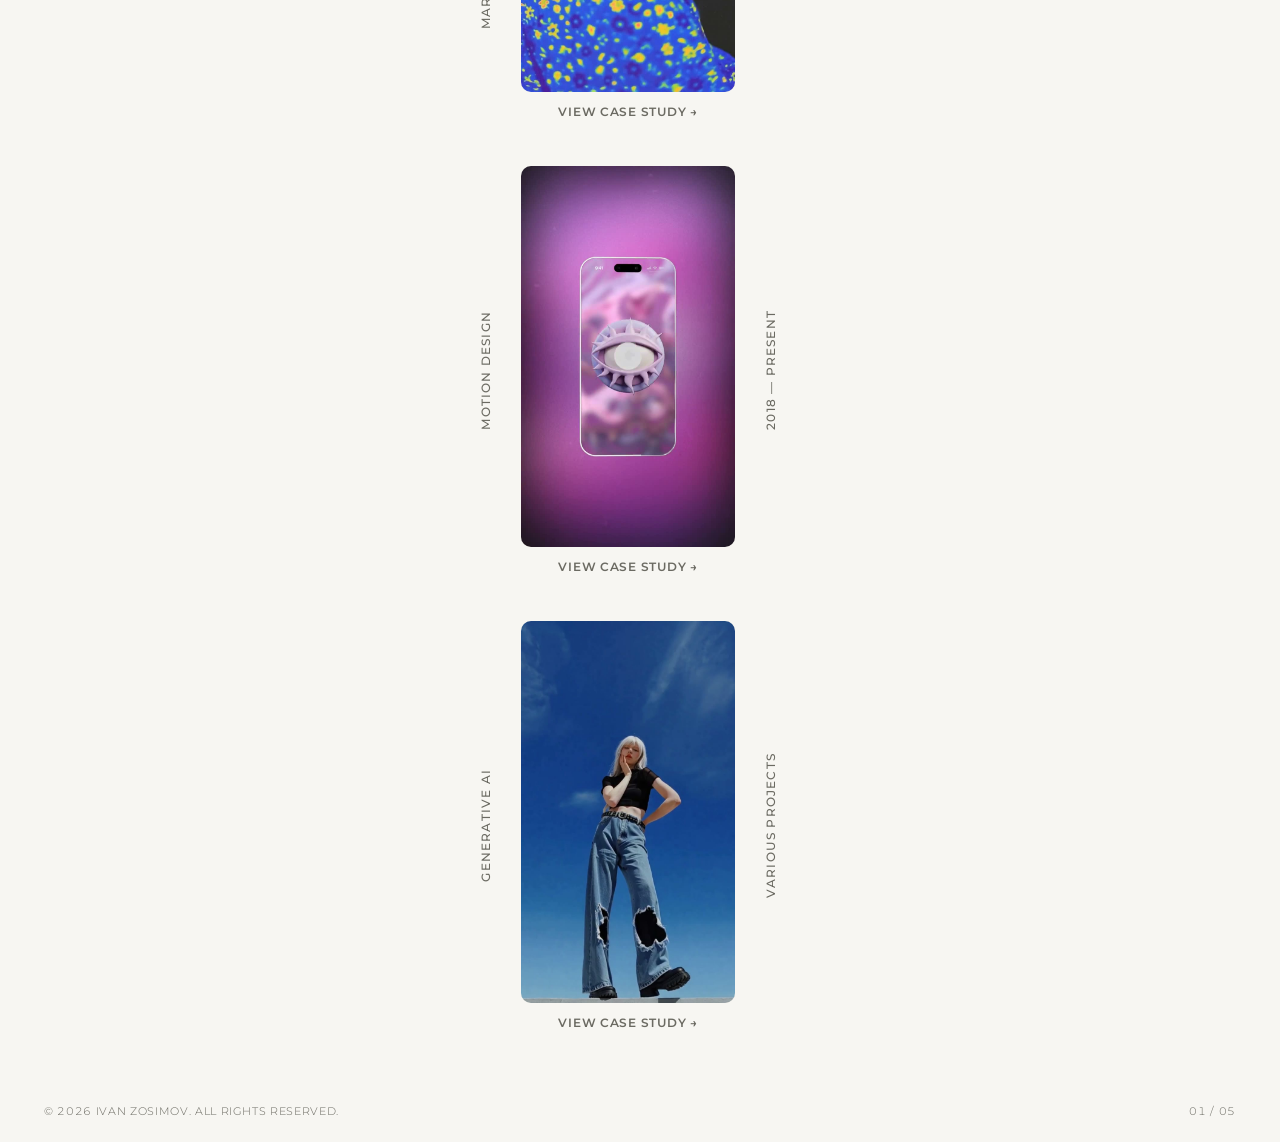
==== commit dfb4f6d4: "Add dark theme toggle, remove "Selected Work" nav label - New data-theme="dark" palette (same warm h" ====
--- a/index.html
+++ b/index.html
@@ -3,6 +3,15 @@
 <head>
 <meta charset="UTF-8">
 <meta name="viewport" content="width=device-width, initial-scale=1.0, viewport-fit=cover">
+<script>
+  /* Runs before first paint so a stored preference applies immediately -
+     doing this from js/main.js (loaded at the end of body) would flash
+     the light theme first on every dark-mode reload. */
+  try {
+    var storedTheme = localStorage.getItem('theme');
+    if (storedTheme) document.documentElement.setAttribute('data-theme', storedTheme);
+  } catch (e) {}
+</script>
 <title>Ivan Zosimov — Lead Motion Designer</title>
 <meta name="description" content="Portfolio of Ivan Zosimov — Lead Motion Designer / AI Designer.">
 <link rel="icon" href="data:image/svg+xml,<svg xmlns=%22http://www.w3.org/2000/svg%22 viewBox=%220 0 100 100%22><rect width=%22100%22 height=%22100%22 rx=%2220%22 fill=%22%23000%22/><text x=%2250%22 y=%2266%22 font-size=%2260%22 font-family=%22sans-serif%22 fill=%22%23fff%22 text-anchor=%22middle%22>I</text></svg>">
@@ -18,7 +27,9 @@
 <div class="page">
 
   <header class="top-nav fade-in">
-    <span class="top-nav-item top-nav-label">Selected Work</span>
+    <button class="top-nav-item theme-toggle" id="themeToggle" type="button" aria-pressed="false" aria-label="Toggle dark mode">
+      <span id="themeToggleLabel">Dark</span>
+    </button>
     <span class="top-nav-item top-nav-clock" id="clock" aria-hidden="true"></span>
     <nav class="top-nav-item top-nav-contact" aria-label="Contact">
       <a href="mailto:yanovyy1@gmail.com">Mail</a>
--- a/css/style.css
+++ b/css/style.css
@@ -15,6 +15,20 @@
   --page-pad-y: clamp(14px, 2.6vh, 26px);
 }
 
+/* Manual toggle only (js/main.js sets/clears data-theme="dark" on <html>,
+   persisted in localStorage) - no prefers-color-scheme auto-switch, so the
+   site's default stays the light theme until someone opts in. Same warm
+   hue family as the light palette, just inverted; --fg-dim recalculated
+   for ~5.6:1 against the new --bg, same reasoning as the light-mode fix
+   above. */
+:root[data-theme="dark"] {
+  --bg: #121110;
+  --bg-soft: #1d1c19;
+  --fg: #f5f3ee;
+  --fg-dim: #8f8c80;
+  --line: #2e2c27;
+}
+
 html {
   overflow-x: hidden;
 }
@@ -28,6 +42,7 @@
   font-weight: 300;
   -webkit-font-smoothing: antialiased;
   overscroll-behavior-x: none;
+  transition: background-color 0.35s var(--ease), color 0.35s var(--ease);
 }
 
 h1, h2, h3 { font-family: 'Montserrat', 'Inter', sans-serif; }
@@ -116,6 +131,14 @@
 .top-nav-contact a { color: var(--fg-dim); transition: color 0.3s var(--ease); }
 .top-nav-contact a:hover { color: var(--fg); }
 .top-nav-clock { font-variant-numeric: tabular-nums; }
+
+.theme-toggle { transition: color 0.3s var(--ease); }
+.theme-toggle:hover { color: var(--fg); }
+.theme-toggle:focus-visible {
+  outline: 2px solid var(--fg);
+  outline-offset: 4px;
+  border-radius: 3px;
+}
 
 /* ---------- Brand row: huge wordmark + tagline ---------- */
 .brand-row {
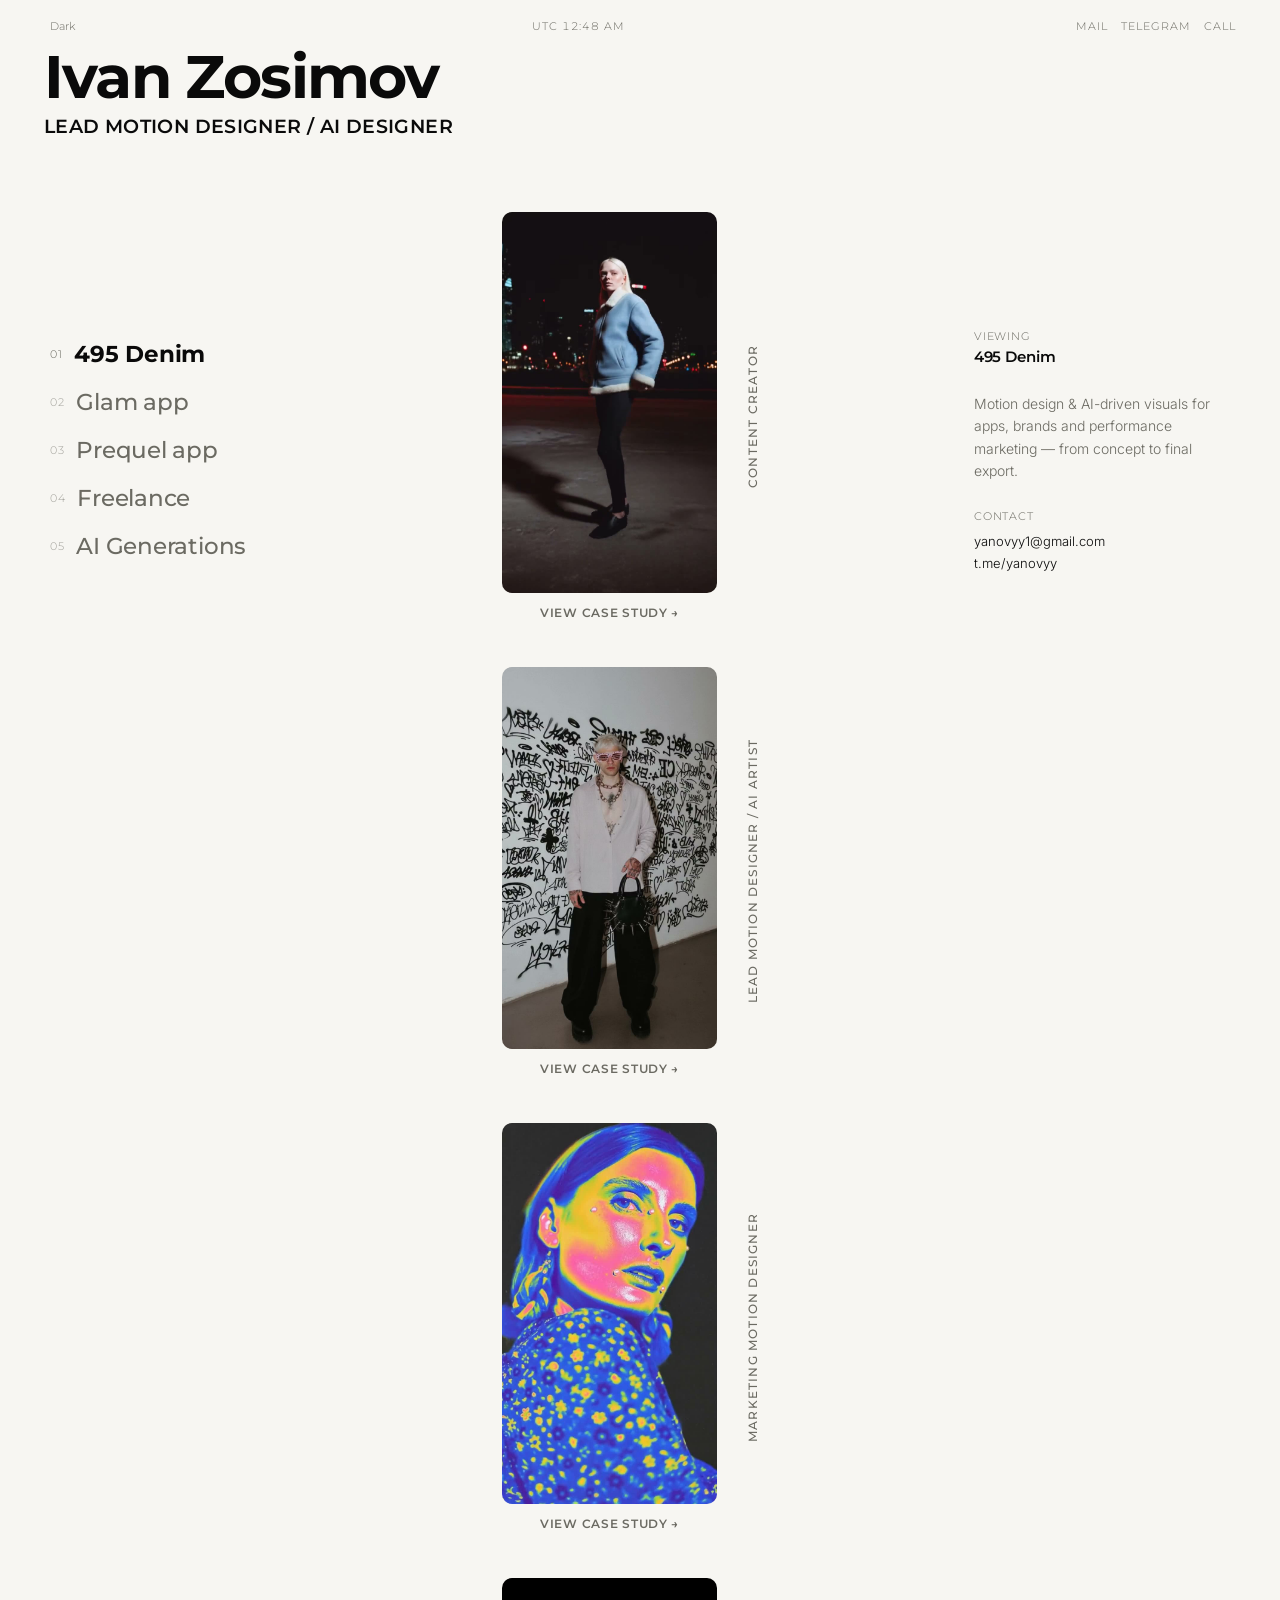
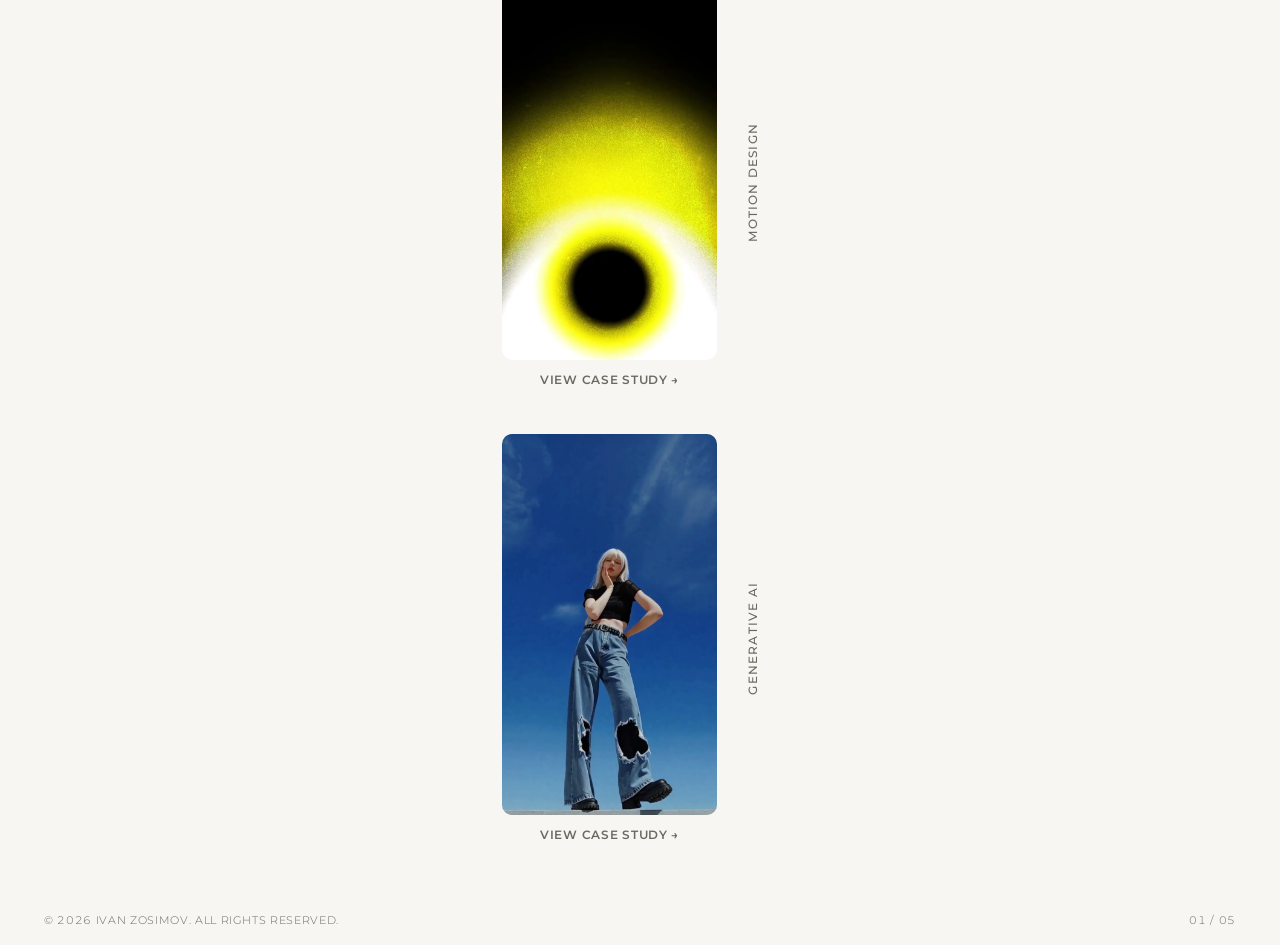
==== commit f86ee6c6: "Set the wordmark back to a single line "Ivan Zosimov" Re-tuned the clamp/cqw/vh coefficients for one" ====
--- a/index.html
+++ b/index.html
@@ -39,7 +39,7 @@
   </header>
 
   <div class="brand-row fade-in">
-    <h1 class="wordmark">Ivan<br>Zosimov</h1>
+    <h1 class="wordmark">Ivan Zosimov</h1>
     <p class="tagline">Lead Motion Designer / AI Designer</p>
   </div>
 
--- a/css/style.css
+++ b/css/style.css
@@ -12,7 +12,7 @@
   --fg-dim: #6b6a62;
   --line: #dedbd1;
   --ease: cubic-bezier(0.16, 1, 0.3, 1);
-  --page-pad-y: clamp(14px, 2.6vh, 26px);
+  --page-pad-y: clamp(12px, 2vh, 20px);
 }
 
 /* Manual toggle only (js/main.js sets/clears data-theme="dark" on <html>,
@@ -46,7 +46,7 @@
 }
 
 h1, h2, h3 { font-family: 'Montserrat', 'Inter', sans-serif; }
-a, button { color: inherit; text-decoration: none; font: inherit; }
+a, button { color: inherit; text-decoration: none; font: inherit; touch-action: manipulation; }
 button { background: none; border: 0; cursor: pointer; }
 ::selection { background: var(--fg); color: var(--bg); }
 
@@ -109,7 +109,7 @@
   display: flex;
   flex-direction: column;
   padding: var(--page-pad-y) clamp(18px, 3.6vw, 44px);
-  gap: clamp(10px, 2.2vh, 20px);
+  gap: clamp(8px, 1.8vh, 16px);
   position: relative;
   z-index: 1;
   container-type: inline-size;
@@ -146,15 +146,34 @@
   flex-direction: column;
   align-items: flex-start;
   flex-shrink: 0;
-  gap: clamp(12px, 2.4vh, 26px);
+  gap: clamp(6px, 1.2vh, 14px);
 }
 .wordmark {
   font-family: 'Montserrat', sans-serif;
   font-weight: 700;
-  /* Sized for a two-line "Ivan / Zosimov" lockup (longest line: 7 letters) -
-     scaled down from the old single-word "Novyy" clamp so the wider line
-     can't overflow .page's width; see the vw->cqw note above for why cqw. */
-  font-size: clamp(40px, 10cqw, 132px);
+  /* One line, "Ivan Zosimov" (12 characters incl. the space) - cqw here
+     is ~5/12 of the old two-line clamp's 9cqw (that one only had to fit
+     "Zosimov", 7 letters) so the full name can't overflow .page's width;
+     see the vw->cqw note above for why cqw at all.
+     .proj-list/.work-info are position:fixed, pinned to dead-center of
+     the viewport at every scroll position including the very first frame
+     - so the header has to be physically incapable of growing tall
+     enough to reach that center point, on any real viewport, or the two
+     overlap. min(5cqw, 22vh) is the fix: 5cqw caps it against the
+     container's WIDTH, 22vh caps it against the viewport's HEIGHT -
+     whichever is smaller wins, so a short/squat window shrinks the
+     wordmark on its own well before it could reach the centered columns.
+     One line only needs half the vertical room a two-line lockup did
+     (line-height x1, not x2), which is why this can afford a much bigger
+     vh ratio than the two-line version's 13vh for the same real height.
+     Floor case: below roughly 300-350px of real viewport height the
+     5-row list alone is taller than the wordmark can shrink to clear (a
+     fixed row count doesn't scale down the way font-size does) - a
+     genuinely short window (e.g. a phone in landscape, wide enough to
+     stay past the 720px mobile breakpoint) can still see slight overlap
+     there, though the one-line change pushed that floor much lower than
+     the two-line version's ~500-550px. */
+  font-size: clamp(40px, min(5cqw, 22vh), 125px);
   line-height: 0.9;
   letter-spacing: -0.03em;
   margin: 0;
@@ -162,7 +181,7 @@
 }
 .tagline {
   font-family: 'Montserrat', sans-serif;
-  font-size: clamp(15px, 2.2cqw, 21px);
+  font-size: clamp(14px, 1.9cqw, 19px);
   font-weight: 600;
   line-height: 1.4;
   letter-spacing: 0.02em;
@@ -180,28 +199,37 @@
    top of the viewport for the whole scroll range instead of scrolling out
    of view after one screen, echoing the reference site's
    list-stays-put-while-work-scrolls-past feel.
-   Flexbox, not CSS Grid: sticky on a grid item with align-self:start did
-   not hold in Safari here (the item unstuck almost immediately) - this is
-   the well-worn "sticky sidebar" pattern (flex row, align-items:flex-start
-   on the container so children don't stretch to the tall sibling's height,
-   sticky on the two side children) and it's reliable cross-browser where
-   the grid version wasn't. */
+   .proj-list/.work-info are position:fixed, pinned to the exact vertical
+   center of the viewport at every scroll position - including the very
+   first frame, before any scrolling - which sticky positioning cannot do
+   (it only pins once scrolling has pushed the element's normal-flow
+   position past the offset; before that it's just wherever the header
+   put it). Overlapping the wordmark above was the obvious risk with an
+   always-centered fixed column - handled at the source by capping the
+   wordmark's own size against viewport height (see .wordmark's min(cqw,
+   vh) above), not by adjusting the columns' position, so there's nothing
+   here that can drift out of sync with the header later.
+   Taken out of the flex row entirely (fixed elements don't participate
+   in flex layout), so .work-track reserves their horizontal space itself
+   with padding, below. */
 .work-stage {
   min-width: 0;
   display: flex;
   align-items: flex-start;
-  column-gap: clamp(20px, 4cqw, 56px);
-}
-
-/* ---- Project list (left, sticky) ---- */
+}
+
+/* ---- Project list (left, always centered on the viewport) ---- */
 .proj-list {
-  flex: 0 0 clamp(180px, 20cqw, 260px);
-  display: flex;
-  flex-direction: column;
+  display: flex;
+  flex-direction: column;
+  justify-content: center;
   gap: clamp(10px, 2vh, 20px);
   counter-reset: proj;
-  position: sticky;
-  top: var(--page-pad-y);
+  position: fixed;
+  top: 0;
+  left: clamp(18px, 3.6vw, 44px);
+  width: clamp(180px, 20cqw, 260px);
+  height: 100dvh;
 }
 .proj-row {
   display: flex;
@@ -264,6 +292,13 @@
   flex-direction: column;
   gap: clamp(28px, 5vh, 56px);
   padding: clamp(20px, 6vh, 80px) 0;
+  /* .proj-list/.work-info are position:fixed (removed from this flex row
+     entirely) so this padding is what actually reserves their columns'
+     width + the gap that used to come from .work-stage's column-gap -
+     without it the track would render full-bleed under the fixed
+     columns instead of staying centered between them. */
+  padding-left: calc(clamp(180px, 20cqw, 260px) + clamp(20px, 4cqw, 56px));
+  padding-right: calc(clamp(200px, 22cqw, 300px) + clamp(20px, 4cqw, 56px));
 }
 .work-slide {
   display: flex;
@@ -271,8 +306,7 @@
   justify-content: center;
   gap: clamp(10px, 2.2cqw, 22px);
 }
-.preview-role,
-.preview-meta {
+.preview-role {
   font-family: 'Montserrat', sans-serif;
   font-weight: 500;
   font-size: 12px;
@@ -376,12 +410,16 @@
 
 /* ---- Work info (right, sticky) ---- */
 .work-info {
-  flex: 0 0 clamp(200px, 22cqw, 300px);
-  display: flex;
-  flex-direction: column;
+  display: flex;
+  flex-direction: column;
+  justify-content: center;
   gap: clamp(16px, 3vh, 28px);
-  position: sticky;
-  top: var(--page-pad-y);
+  /* Fixed, same technique and reasoning as .proj-list above. */
+  position: fixed;
+  top: 0;
+  right: clamp(18px, 3.6vw, 44px);
+  width: clamp(200px, 22cqw, 300px);
+  height: 100dvh;
 }
 /* Ties the otherwise-static right column to the scroll-driven active
    project (js/main.js setActive) - same idea as the footer's "03 / 05"
@@ -643,9 +681,17 @@
 
   .top-nav { flex-wrap: wrap; gap: 8px; }
   .top-nav-contact { gap: 12px; }
+  .top-nav-clock { display: none; }
+  /* The theme toggle used to sit here as plain text ("Selected Work"), so
+     an 11px label with no padding was never a problem. As a tap target on
+     a real phone that's both too small (well under the ~44px minimum) and
+     flush against the left screen edge, where iOS's own back-swipe
+     gesture competes for the touch - padding (not just a bigger font)
+     pads out the actual hit area without changing how it looks. */
+  .theme-toggle { padding: 15px 12px 15px 0; margin: -15px 0; }
 
   .brand-row { flex-direction: column; align-items: flex-start; gap: 8px; }
-  .wordmark { font-size: clamp(34px, 13cqw, 62px); }
+  .wordmark { font-size: clamp(24px, 7.5cqw, 48px); }
   .tagline { text-align: left; margin: 0; }
 
   .work-stage {
@@ -661,7 +707,18 @@
   .work-track { display: none; }
   .proj-list,
   .work-info {
+    /* Desktop pins both columns to the viewport with position:fixed plus
+       an explicit width - on the stacked mobile layout that would freeze
+       a ~200px-wide column floating over the page instead of a normal
+       full-width block in the flow. Both need to fully reset back to
+       ordinary static sizing. */
     position: static;
+    top: auto;
+    left: auto;
+    right: auto;
+    width: auto;
+    height: auto;
+    justify-content: flex-start;
   }
 
   .proj-list { gap: 18px; }
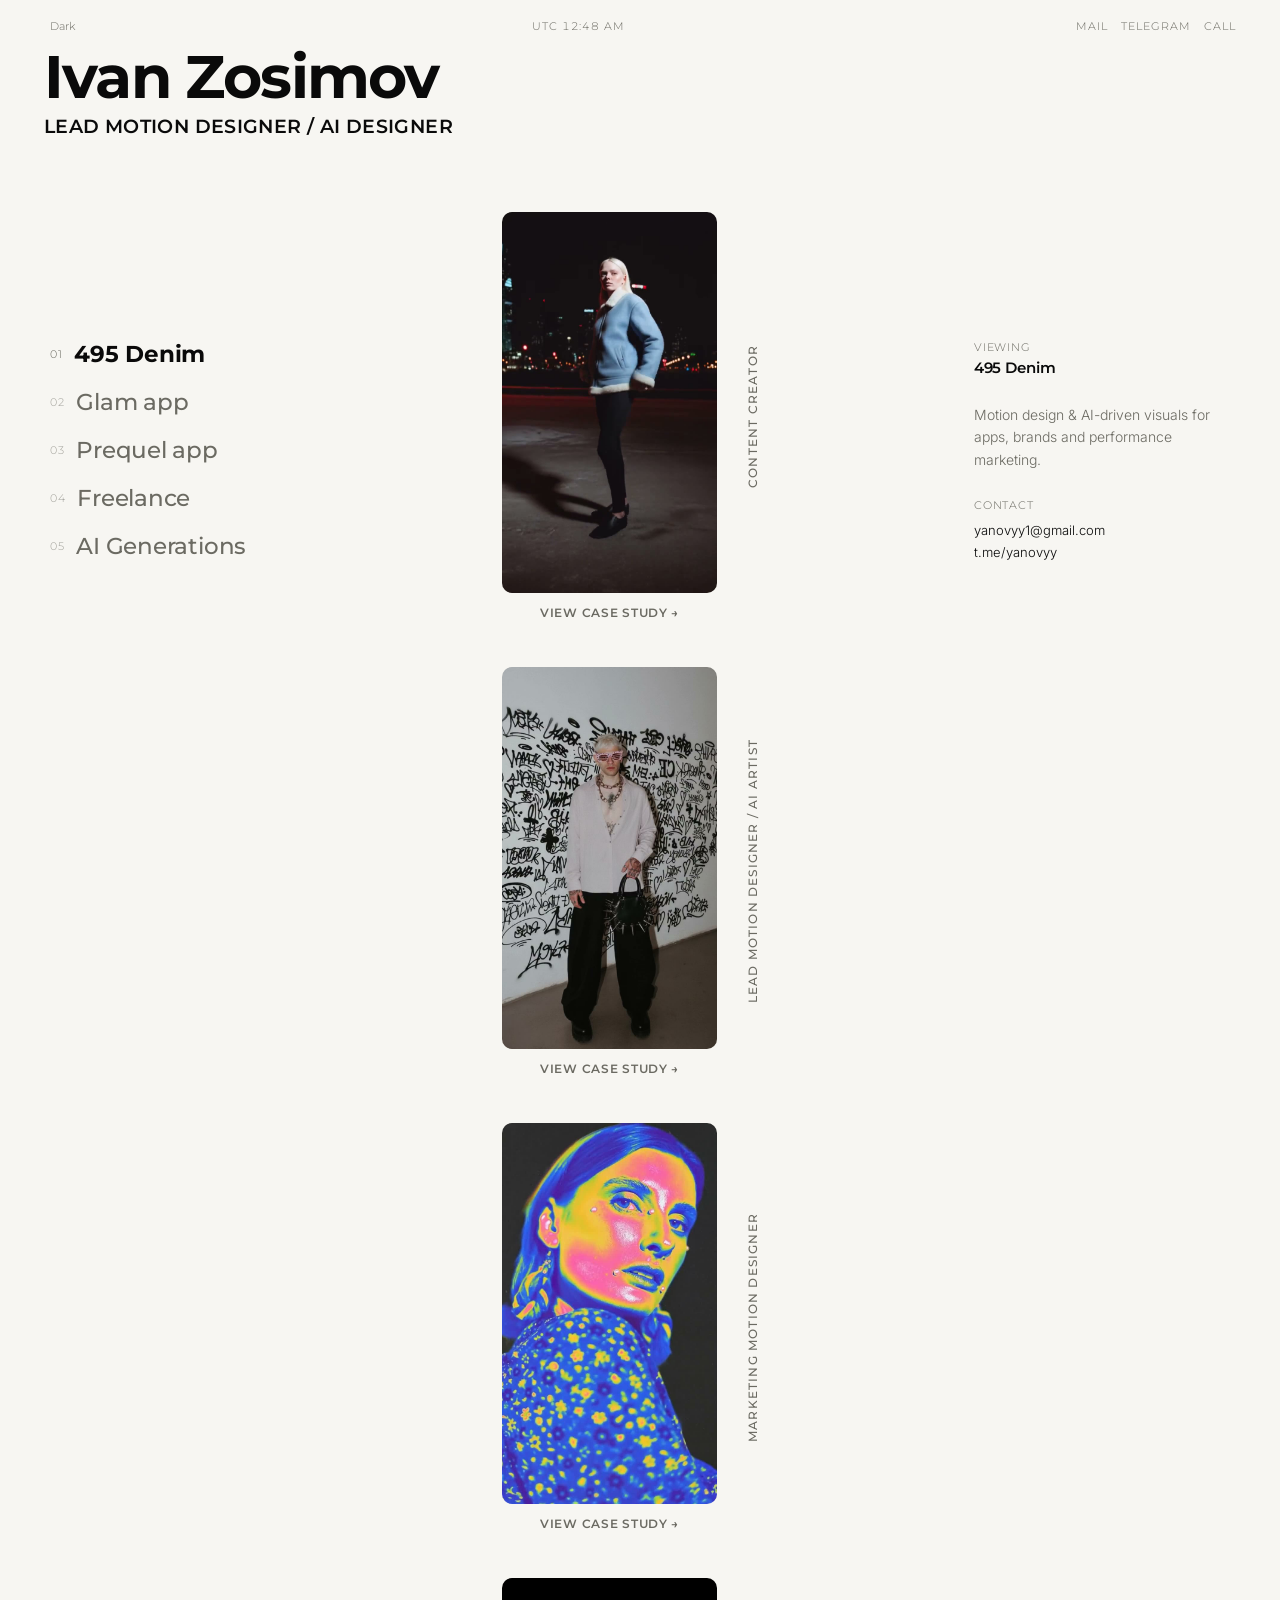
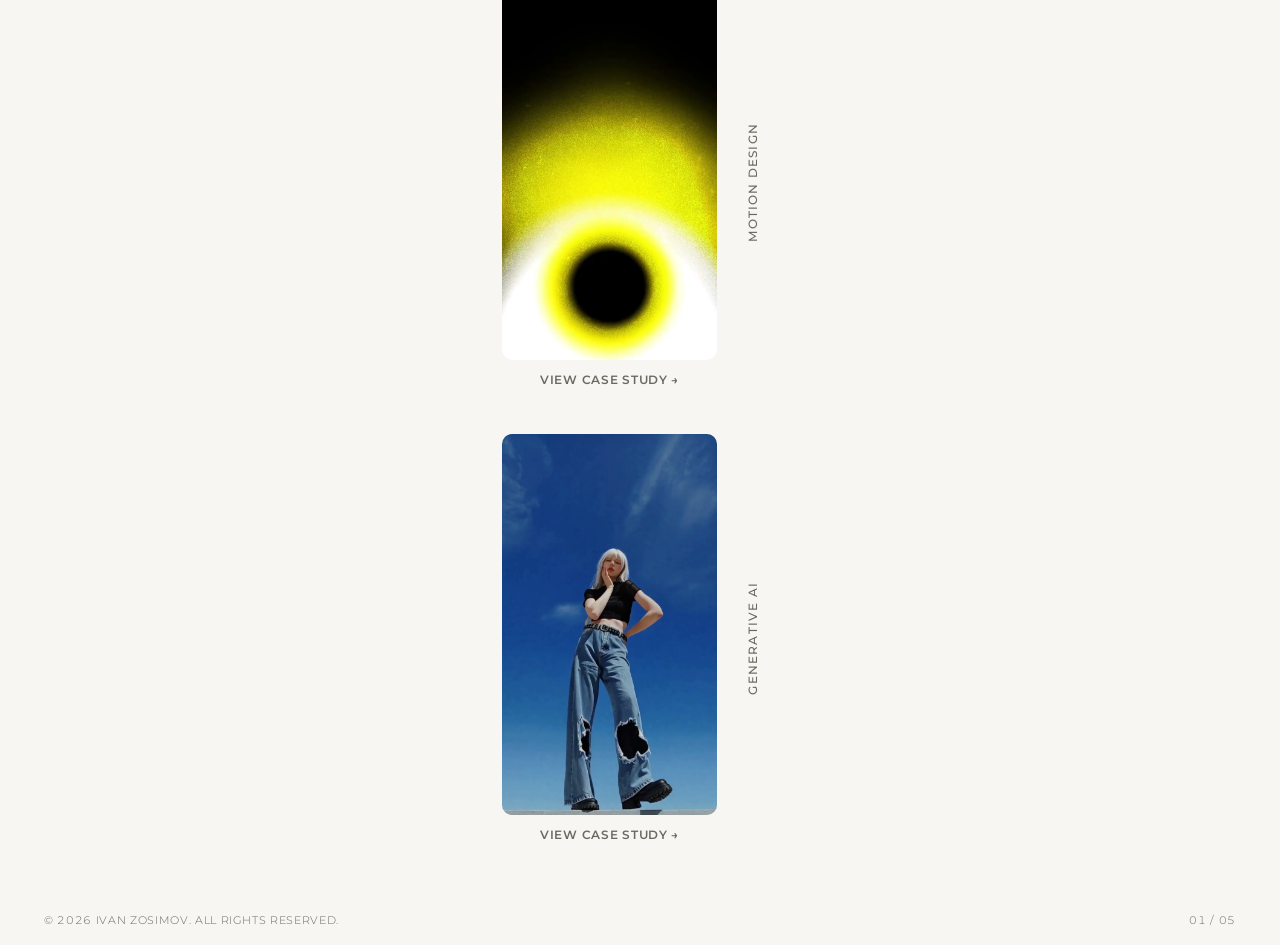
==== commit 9658fb12: "Shorten work blurb, drop "from concept to final export"" ====
--- a/index.html
+++ b/index.html
@@ -53,7 +53,7 @@
         <span class="work-active-label">Viewing</span>
         <span class="work-active-title" id="workActiveTitle"></span>
       </div>
-      <p class="work-blurb">Motion design &amp; AI-driven visuals for apps, brands and performance marketing — from concept to final export.</p>
+      <p class="work-blurb">Motion design &amp; AI-driven visuals for apps, brands and performance marketing.</p>
       <div class="work-contact">
         <span class="work-contact-label">Contact</span>
         <a href="mailto:yanovyy1@gmail.com">yanovyy1@gmail.com</a>
--- a/css/style.css
+++ b/css/style.css
@@ -13,6 +13,17 @@
   --line: #dedbd1;
   --ease: cubic-bezier(0.16, 1, 0.3, 1);
   --page-pad-y: clamp(12px, 2vh, 20px);
+  --page-pad-x: clamp(18px, 3.6vw, 44px);
+  /* .page's actual content width (viewport minus its own left/right
+     padding) - used everywhere a size below used to be expressed in cqw
+     against .page as a query container. Plain vw would overflow .page's
+     real width by the padding amount; this calc can't, by construction,
+     for the same reason cqw couldn't - it's derived from .page's own
+     padding value, not guessed. See the removed container-type note in
+     .page below for why cqw itself had to go. */
+  --content-w: calc(100vw - 2 * var(--page-pad-x));
+  --proj-list-w: clamp(180px, calc(var(--content-w) * 0.2), 260px);
+  --work-info-w: clamp(200px, calc(var(--content-w) * 0.22), 300px);
 }
 
 /* Manual toggle only (js/main.js sets/clears data-theme="dark" on <html>,
@@ -96,23 +107,23 @@
 }
 
 /* ---------- Page ----------
-   container-type:inline-size turns .page into a query container so
-   descendants below can size themselves in cqw (% of THIS element's actual
-   rendered width) instead of vw (% of the viewport). They normally agree,
-   but vw doesn't account for anything that eats into .page's own width
-   (padding, a future sidebar, being embedded narrower than the viewport),
-   so a vw-sized element can end up wider than the space .page actually
-   gives it. cqw can't: it's defined as a fraction of that real width, so
-   it's mechanically incapable of overflowing it. */
+   Deliberately NOT a container-type:inline-size query container (it was,
+   briefly - see git history if you're wondering). container-type applies
+   layout containment, which makes the element a containing block for its
+   position:fixed descendants too, not just the cqw-sized ones - silently
+   turning .proj-list/.work-info below into elements that scroll away with
+   the page instead of actually pinning to the viewport, since .page (not
+   the viewport) became their "fixed" anchor. --content-w in :root above
+   is what the cqw sizing was replaced with - same "can't overflow .page's
+   real width" guarantee, without a containing block side effect. */
 .page {
   min-height: 100dvh;
   display: flex;
   flex-direction: column;
-  padding: var(--page-pad-y) clamp(18px, 3.6vw, 44px);
+  padding: var(--page-pad-y) var(--page-pad-x);
   gap: clamp(8px, 1.8vh, 16px);
   position: relative;
   z-index: 1;
-  container-type: inline-size;
 }
 
 /* ---------- Top nav: thin utility row ---------- */
@@ -151,16 +162,15 @@
 .wordmark {
   font-family: 'Montserrat', sans-serif;
   font-weight: 700;
-  /* One line, "Ivan Zosimov" (12 characters incl. the space) - cqw here
-     is ~5/12 of the old two-line clamp's 9cqw (that one only had to fit
-     "Zosimov", 7 letters) so the full name can't overflow .page's width;
-     see the vw->cqw note above for why cqw at all.
+  /* One line, "Ivan Zosimov" (12 characters incl. the space) - 5% of
+     --content-w (:root) is enough for the full name not to overflow
+     .page's real width, same guarantee cqw used to give (see --content-w).
      .proj-list/.work-info are position:fixed, pinned to dead-center of
      the viewport at every scroll position including the very first frame
      - so the header has to be physically incapable of growing tall
      enough to reach that center point, on any real viewport, or the two
-     overlap. min(5cqw, 22vh) is the fix: 5cqw caps it against the
-     container's WIDTH, 22vh caps it against the viewport's HEIGHT -
+     overlap. min(..., 22vh) is the fix: the content-w term caps it against
+     the container's WIDTH, 22vh caps it against the viewport's HEIGHT -
      whichever is smaller wins, so a short/squat window shrinks the
      wordmark on its own well before it could reach the centered columns.
      One line only needs half the vertical room a two-line lockup did
@@ -173,7 +183,7 @@
      stay past the 720px mobile breakpoint) can still see slight overlap
      there, though the one-line change pushed that floor much lower than
      the two-line version's ~500-550px. */
-  font-size: clamp(40px, min(5cqw, 22vh), 125px);
+  font-size: clamp(40px, min(calc(var(--content-w) * 0.05), 22vh), 125px);
   line-height: 0.9;
   letter-spacing: -0.03em;
   margin: 0;
@@ -181,7 +191,7 @@
 }
 .tagline {
   font-family: 'Montserrat', sans-serif;
-  font-size: clamp(14px, 1.9cqw, 19px);
+  font-size: clamp(14px, calc(var(--content-w) * 0.019), 19px);
   font-weight: 600;
   line-height: 1.4;
   letter-spacing: 0.02em;
@@ -206,7 +216,7 @@
    position past the offset; before that it's just wherever the header
    put it). Overlapping the wordmark above was the obvious risk with an
    always-centered fixed column - handled at the source by capping the
-   wordmark's own size against viewport height (see .wordmark's min(cqw,
+   wordmark's own size against viewport height (see .wordmark's min(...,
    vh) above), not by adjusting the columns' position, so there's nothing
    here that can drift out of sync with the header later.
    Taken out of the flex row entirely (fixed elements don't participate
@@ -227,9 +237,15 @@
   counter-reset: proj;
   position: fixed;
   top: 0;
-  left: clamp(18px, 3.6vw, 44px);
-  width: clamp(180px, 20cqw, 260px);
+  left: var(--page-pad-x);
+  width: var(--proj-list-w);
   height: 100dvh;
+  /* The box spans the full viewport height so its centered content never
+     shifts, but that leaves empty space above/below the rows sitting on
+     top of .top-nav (same stacking context, later in DOM) - pointer-events:
+     none here + auto on the actual rows lets clicks fall through to
+     whatever's underneath everywhere except the rows themselves. */
+  pointer-events: none;
 }
 .proj-row {
   display: flex;
@@ -239,6 +255,7 @@
   counter-increment: proj;
   color: var(--fg-dim);
   transition: color 0.3s var(--ease);
+  pointer-events: auto;
 }
 .proj-row::before {
   content: counter(proj, decimal-leading-zero);
@@ -261,7 +278,7 @@
 .proj-row-name {
   font-family: 'Montserrat', sans-serif;
   font-weight: 500;
-  font-size: clamp(17px, 2.5cqw, 23px);
+  font-size: clamp(17px, calc(var(--content-w) * 0.025), 23px);
   letter-spacing: -0.01em;
 }
 .proj-row-meta {
@@ -297,14 +314,14 @@
      width + the gap that used to come from .work-stage's column-gap -
      without it the track would render full-bleed under the fixed
      columns instead of staying centered between them. */
-  padding-left: calc(clamp(180px, 20cqw, 260px) + clamp(20px, 4cqw, 56px));
-  padding-right: calc(clamp(200px, 22cqw, 300px) + clamp(20px, 4cqw, 56px));
+  padding-left: calc(var(--proj-list-w) + clamp(20px, calc(var(--content-w) * 0.04), 56px));
+  padding-right: calc(var(--work-info-w) + clamp(20px, calc(var(--content-w) * 0.04), 56px));
 }
 .work-slide {
   display: flex;
   align-items: center;
   justify-content: center;
-  gap: clamp(10px, 2.2cqw, 22px);
+  gap: clamp(10px, calc(var(--content-w) * 0.022), 22px);
 }
 .preview-role {
   font-family: 'Montserrat', sans-serif;
@@ -326,7 +343,7 @@
 }
 .preview-frame {
   position: relative;
-  width: clamp(160px, 18cqw, 260px);
+  width: clamp(160px, calc(var(--content-w) * 0.18), 260px);
   aspect-ratio: 9 / 16;
   border-radius: 10px;
   overflow: hidden;
@@ -417,9 +434,13 @@
   /* Fixed, same technique and reasoning as .proj-list above. */
   position: fixed;
   top: 0;
-  right: clamp(18px, 3.6vw, 44px);
-  width: clamp(200px, 22cqw, 300px);
+  right: var(--page-pad-x);
+  width: var(--work-info-w);
   height: 100dvh;
+  /* Same reasoning as .proj-list above - this box's empty top/bottom
+     space would otherwise sit on top of .top-nav's MAIL/TELEGRAM/CALL
+     links and block clicks on them. */
+  pointer-events: none;
 }
 /* Ties the otherwise-static right column to the scroll-driven active
    project (js/main.js setActive) - same idea as the footer's "03 / 05"
@@ -468,6 +489,7 @@
 .work-contact a {
   color: var(--fg);
   transition: opacity 0.3s var(--ease);
+  pointer-events: auto;
 }
 .work-contact a:hover { opacity: 0.6; }
 
@@ -677,6 +699,9 @@
 
 /* ---------- Mobile: single scrolling column ---------- */
 @media (max-width: 720px) {
+  /* --content-w (see :root) derives from --page-pad-x, so it has to track
+     .page's actual padding here too, not just the desktop clamp(). */
+  :root { --page-pad-x: 16px; }
   .page { height: auto; min-height: 100dvh; padding: 16px 16px; gap: 22px; }
 
   .top-nav { flex-wrap: wrap; gap: 8px; }
@@ -691,7 +716,7 @@
   .theme-toggle { padding: 15px 12px 15px 0; margin: -15px 0; }
 
   .brand-row { flex-direction: column; align-items: flex-start; gap: 8px; }
-  .wordmark { font-size: clamp(24px, 7.5cqw, 48px); }
+  .wordmark { font-size: clamp(24px, calc(var(--content-w) * 0.075), 48px); }
   .tagline { text-align: left; margin: 0; }
 
   .work-stage {
